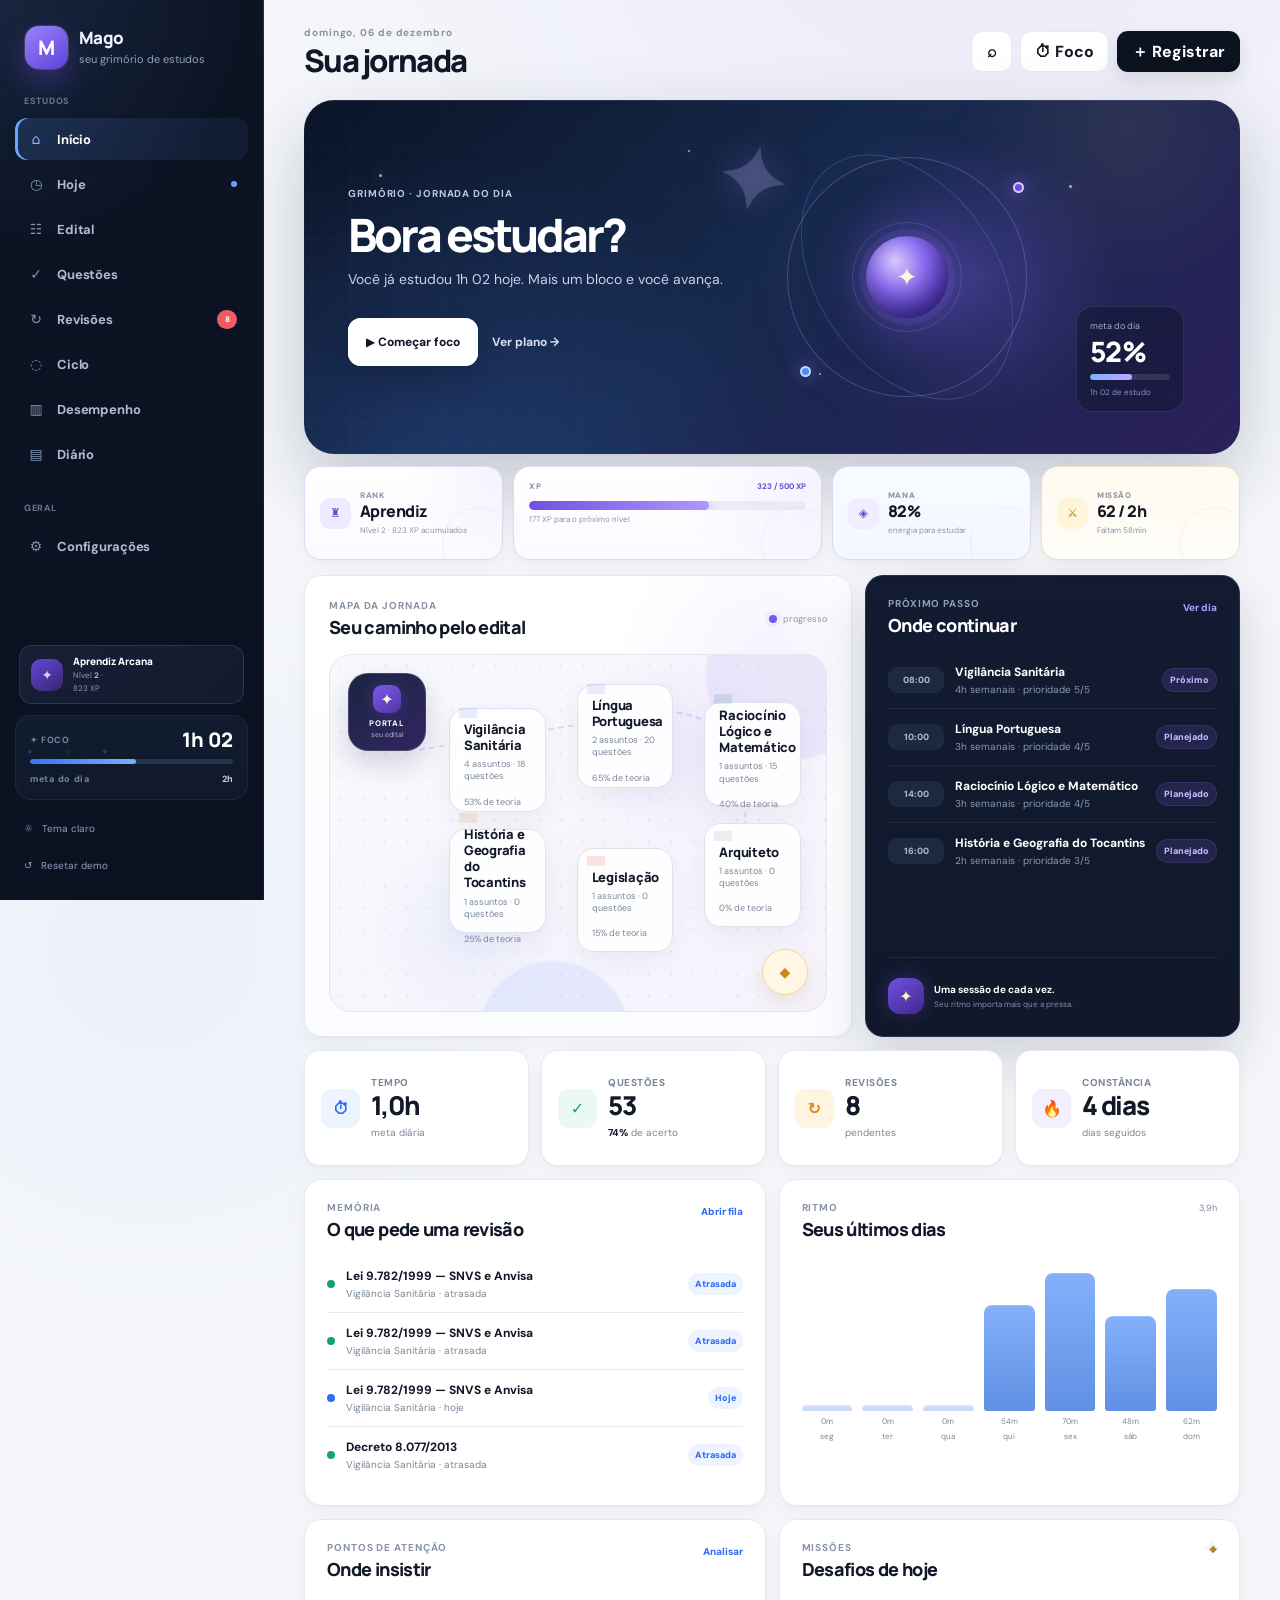
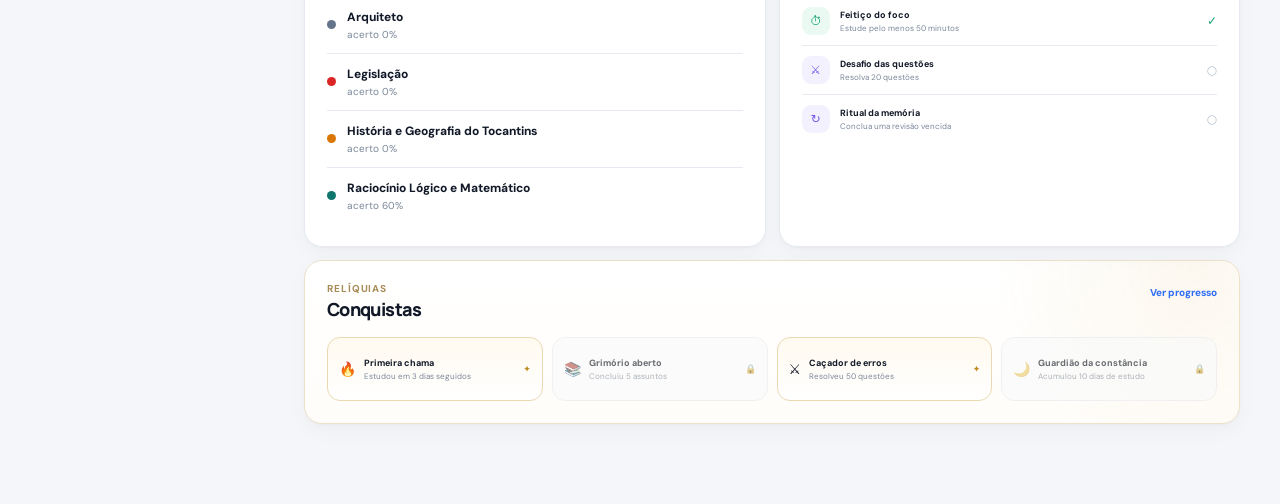
==== index.html @ 35d07d4b "refine: ajustar identidade do Mago" ====
<!doctype html>
<html lang="pt-BR">
<head>
<meta charset="utf-8">
<meta name="viewport" content="width=device-width, initial-scale=1">
<meta name="theme-color" content="#0b1324">
<title>Mago — seu grimório de estudos</title>
<meta name="description" content="Planeje, estude, revise e acompanhe seu desempenho em um só lugar.">
<link rel="stylesheet" href="styles.css">
</head>
<body>
<div class="app-shell">
  <aside class="sidebar" id="sidebar">
    <div class="brand">
      <div class="brand-mark">M</div>
      <div><strong>Mago</strong><span>seu grimório de estudos</span></div>
    </div>

    <nav class="main-nav" aria-label="Navegação">
      <div class="nav-group-title">ESTUDOS</div>
      <button class="nav-item active" data-view="dashboard"><span>⌂</span><b>Início</b></button>
      <button class="nav-item" data-view="today"><span>◷</span><b>Hoje</b><em id="todayDot"></em></button>
      <button class="nav-item" data-view="edital"><span>☷</span><b>Edital</b></button>
      <button class="nav-item" data-view="questions"><span>✓</span><b>Questões</b></button>
      <button class="nav-item" data-view="reviews"><span>↻</span><b>Revisões</b><small id="reviewBadge">0</small></button>
      <button class="nav-item" data-view="cycle"><span>◌</span><b>Ciclo</b></button>
      <button class="nav-item" data-view="performance"><span>▥</span><b>Desempenho</b></button>
      <button class="nav-item" data-view="diary"><span>▤</span><b>Diário</b></button>

      <div class="nav-group-title lower">GERAL</div>
      <button class="nav-item" data-action="open-settings"><span>⚙</span><b>Configurações</b></button>
    </nav>

    <div class="sidebar-footer">
      <div class="mage-profile"><div class="avatar-rune">✦</div><div><strong>Aprendiz Arcana</strong><span>Nível <b id="sideLevel">1</b> · <span id="sideXp">0 XP</span></span></div></div>
      <div class="sidebar-focus">
        <div class="sidebar-focus-top"><span>✦ FOCO</span><strong id="sideMinutes">0min</strong></div>
        <div class="progress-track small"><span id="sideProgress"></span></div>
        <div class="sidebar-focus-bottom"><span>meta do dia</span><b id="sideGoal">2h</b></div>
      </div>
      <button class="sidebar-link" id="themeButton">☼ <span>Tema</span></button>
      <button class="sidebar-link" id="resetButton">↺ <span>Resetar demo</span></button>
    </div>
  </aside>

  <main class="content">
    <header class="topbar">
      <div class="topbar-title">
        <button class="mobile-menu" id="mobileMenu" aria-label="Abrir menu">☰</button>
        <div><span class="eyebrow" id="dateLabel">Hoje</span><h1 id="pageTitle">Sua jornada</h1></div>
      </div>
      <div class="topbar-actions">
        <button class="icon-btn" id="globalSearchButton" title="Pesquisar">⌕</button>
        <button class="outline-btn" id="headerFocusButton">⏱ <span>Foco</span></button>
        <button class="primary-btn" id="headerRegisterButton">＋ Registrar</button>
      </div>
    </header>

    <div class="mobile-overlay" id="mobileOverlay"></div>

    <section class="page active" id="dashboardPage">
      <div class="mage-hero">
        <div class="hero-stars" aria-hidden="true"><i></i><i></i><i></i><i></i><i></i></div>
        <div class="hero-sigil" aria-hidden="true">✦</div>
        <div class="hero-copy">
          <span class="eyebrow light">GRIMÓRIO · JORNADA DO DIA</span>
          <h2 id="heroTitle">Bora estudar?</h2>
          <p id="heroText">Escolha uma matéria e avance uma etapa da sua jornada.</p>
          <div class="hero-actions">
            <button class="hero-primary" data-action="focus">▶ Começar foco</button>
            <button class="hero-secondary" data-view-target="today">Ver plano →</button>
          </div>
        </div>
        <div class="hero-orbit" aria-hidden="true">
          <div class="orbit orbit-a"></div>
          <div class="orbit orbit-b"></div>
          <div class="orb-core"><span>✦</span></div>
          <div class="orbit-dot dot-a"></div>
          <div class="orbit-dot dot-b"></div>
        </div>
        <div class="hero-progress">
          <span>meta do dia</span>
          <strong id="heroPct">0%</strong>
          <div class="hero-progress-track"><i id="heroProgressBar"></i></div>
          <small id="heroGoalCaption">0min de estudo</small>
        </div>
      </div>

      <div class="rpg-strip">
        <article class="rpg-card rank-card">
          <div class="rpg-card-icon">♜</div>
          <div><span>RANK</span><strong id="rankName">Aprendiz</strong><small id="rankText">Continue acumulando XP</small></div>
        </article>
        <article class="rpg-card xp-card">
          <div class="xp-head"><span>XP</span><b id="xpText">0 / 500 XP</b></div>
          <div class="xp-track"><span id="xpBar"></span></div>
          <small id="xpNext">até o próximo nível</small>
        </article>
        <article class="rpg-card mana-card">
          <div class="rpg-card-icon">◈</div>
          <div><span>MANA</span><strong id="manaText">100%</strong><small>energia para estudar</small></div>
        </article>
        <article class="rpg-card quest-card">
          <div class="rpg-card-icon">⚔</div>
          <div><span>MISSÃO</span><strong id="questText">0 / 2h</strong><small id="questSub">complete a meta</small></div>
        </article>
      </div>

      <div class="adventure-layout">
        <section class="card journey-card">
          <div class="section-head journey-head">
            <div>
              <span class="eyebrow">MAPA DA JORNADA</span>
              <h3>Seu caminho pelo edital</h3>
            </div>
            <span class="journey-legend"><i></i> progresso</span>
          </div>
          <div class="journey-map">
            <div class="map-path" aria-hidden="true"></div>
            <div class="map-glow map-glow-a" aria-hidden="true"></div>
            <div class="map-glow map-glow-b" aria-hidden="true"></div>
            <div class="journey-gate">
              <div class="gate-rune">✦</div>
              <strong>PORTAL</strong>
              <small>seu edital</small>
            </div>
            <div class="journey-nodes" id="subjectCards"></div>
            <div class="journey-treasure" aria-hidden="true"><span>◆</span></div>
          </div>
        </section>

        <section class="card continue-card">
          <div class="section-head">
            <div><span class="eyebrow">PRÓXIMO PASSO</span><h3>Onde continuar</h3></div>
            <button class="text-btn" data-view-target="today">Ver dia</button>
          </div>
          <div id="nextStudy"></div>
          <div class="continue-footer">
            <div class="mini-orb">✦</div>
            <div><strong>Uma sessão de cada vez.</strong><small>Seu ritmo importa mais que a pressa.</small></div>
          </div>
        </section>
      </div>

      <div class="metric-grid">
        <article class="metric"><div class="metric-icon blue">⏱</div><div><span>Tempo</span><strong id="metricMinutes">0h 00</strong><small>meta diária</small></div></article>
        <article class="metric"><div class="metric-icon green">✓</div><div><span>Questões</span><strong id="metricQuestions">0</strong><small><b id="metricAccuracy">0%</b> de acerto</small></div></article>
        <article class="metric"><div class="metric-icon amber">↻</div><div><span>Revisões</span><strong id="metricReviews">0</strong><small>pendentes</small></div></article>
        <article class="metric"><div class="metric-icon purple">🔥</div><div><span>Constância</span><strong id="metricStreak">0 dias</strong><small>dias seguidos</small></div></article>
      </div>

      <div class="home-grid">
        <section class="card review-home-card">
          <div class="section-head"><div><span class="eyebrow">MEMÓRIA</span><h3>O que pede uma revisão</h3></div><button class="text-btn" data-view-target="reviews">Abrir fila</button></div>
          <div id="reviewPreview"></div>
        </section>

        <section class="card rhythm-card">
          <div class="section-head"><div><span class="eyebrow">RITMO</span><h3>Seus últimos dias</h3></div><span class="section-note" id="weekTotal">0h</span></div>
          <div class="week-chart" id="weekChart"></div>
        </section>
      </div>

      <div class="home-grid">
        <section class="card">
          <div class="section-head"><div><span class="eyebrow">PONTOS DE ATENÇÃO</span><h3>Onde insistir</h3></div><button class="text-btn" data-view-target="performance">Analisar</button></div>
          <div id="attentionList"></div>
        </section>
        <section class="card quest-panel">
          <div class="section-head"><div><span class="eyebrow">MISSÕES</span><h3>Desafios de hoje</h3></div><span class="quest-gem">◆</span></div>
          <div id="questBoard"></div>
        </section>
      </div>

      <section class="card relic-card">
        <div class="section-head"><div><span class="eyebrow">RELÍQUIAS</span><h3>Conquistas</h3></div><button class="text-btn" data-view-target="performance">Ver progresso</button></div>
        <div id="achievementBoard" class="achievement-board"></div>
      </section>
    </section>

    <section class="page" id="todayPage">
      <div class="page-header"><div><span class="eyebrow">PLANO DO DIA</span><h2>Hoje</h2><p>Escolha o próximo bloco e comece.</p></div><button class="primary-btn" data-action="focus">▶ Começar</button></div>

      <div class="today-top-grid">
        <section class="card goal-card">
          <div class="goal-top"><div><span class="eyebrow">META DIÁRIA</span><h3 id="goalTitle">2h de estudo</h3></div><strong id="goalPct">0%</strong></div>
          <div class="big-progress"><span id="goalBar"></span></div>
          <div class="goal-bottom"><span id="goalDone">0min estudados</span><span id="goalTarget">120min de meta</span></div>
        </section>

        <section class="card focus-card">
          <div class="section-head"><div><span class="eyebrow">FOCO</span><h3>Cronômetro</h3></div></div>
          <div class="focus-display" id="focusDisplay">25:00</div>
          <div class="focus-row"><button class="outline-btn" id="focusReset">Resetar</button><button class="primary-btn" id="focusToggle">Começar</button><button class="outline-btn" id="focusFinish">Registrar</button></div>
          <div class="preset-row"><button data-preset="25">25 min</button><button data-preset="50">50 min</button><button data-preset="90">90 min</button></div>
          <select id="focusSubject" class="wide-select"><option value="">Escolha uma matéria</option></select>
          <input id="focusTopic" class="wide-input" placeholder="Assunto (opcional)">
        </section>
      </div>

      <section class="card">
        <div class="section-head"><div><span class="eyebrow">CICLO</span><h3>Plano de hoje</h3></div><button class="text-btn" data-view-target="cycle">Ajustar ciclo</button></div>
        <div id="todayPlan"></div>
      </section>

      <section class="card">
        <div class="section-head"><div><span class="eyebrow">REGISTROS</span><h3>Feito hoje</h3></div><button class="text-btn" data-action="study">＋ Registrar estudo</button></div>
        <div id="todaySessions"></div>
      </section>
    </section>

    <section class="page" id="editalPage">
      <div class="page-header"><div><span class="eyebrow">EDITAL VERTICALIZADO</span><h2>Meu edital</h2><p>Acompanhe cada assunto do seu edital.</p></div><div class="button-row"><button class="outline-btn" data-action="import">⇩ Importar</button><button class="primary-btn" data-action="topic">＋ Adicionar</button></div></div>
      <div class="summary-strip" id="editalSummary"></div>
      <div class="toolbar card"><div class="search-field">⌕<input id="topicSearch" placeholder="Buscar assunto ou matéria..."></div><select id="topicSubjectFilter"><option value="">Todas as matérias</option></select><select id="topicStatusFilter"><option value="">Todos os status</option><option value="nao-iniciado">Não iniciado</option><option value="andamento">Em andamento</option><option value="concluido">Concluído</option><option value="revisar">Revisar</option></select></div>
      <div class="edital-sections" id="editalSections"></div>
    </section>

    <section class="page" id="questionsPage">
      <div class="page-header"><div><span class="eyebrow">BANCO DE QUESTÕES</span><h2>Questões</h2><p>Registre seus blocos e transforme erro em diagnóstico.</p></div><button class="primary-btn" data-action="questions">＋ Registrar bloco</button></div>
      <div class="metric-grid three">
        <article class="big-metric"><span>Resolvidas</span><strong id="questionTotal">0</strong></article>
        <article class="big-metric"><span>Acertos</span><strong id="questionCorrect">0</strong></article>
        <article class="big-metric"><span>Aproveitamento</span><strong id="questionPercent">0%</strong></article>
      </div>
      <div class="grid-2">
        <section class="card"><div class="section-head"><div><span class="eyebrow">DESEMPENHO</span><h3>Por matéria</h3></div></div><div id="questionBySubject"></div></section>
        <section class="card"><div class="section-head"><div><span class="eyebrow">CADERNO DE ERROS</span><h3>Mais difíceis</h3></div></div><div id="errorNotebook"></div></section>
      </div>
      <section class="card"><div class="section-head"><div><span class="eyebrow">HISTÓRICO</span><h3>Histórico</h3></div></div><div id="questionHistory"></div></section>
    </section>

    <section class="page" id="reviewsPage">
      <div class="page-header"><div><span class="eyebrow">REVISÃO ESPAÇADA</span><h2>Revisões</h2><p>Veja o que revisar agora.</p></div><button class="outline-btn" data-action="review">＋ Agendar</button></div>
      <div class="review-tabs"><button class="review-tab active" data-review-tab="all">Todas</button><button class="review-tab" data-review-tab="today">Hoje</button><button class="review-tab" data-review-tab="overdue">Atrasadas</button><button class="review-tab" data-review-tab="future">Próximas</button></div>
      <div class="review-grid" id="reviewGrid"></div>
    </section>

    <section class="page" id="cyclePage">
      <div class="page-header"><div><span class="eyebrow">CICLO DE ESTUDOS</span><h2>Meu ciclo</h2><p>Distribua suas horas entre as matérias.</p></div><div class="button-row"><button class="outline-btn" data-action="auto-cycle">✦ Auto-organizar</button><button class="primary-btn" data-action="cycle">＋ Matéria</button></div></div>
      <div class="cycle-overview card"><div><span class="eyebrow">HORAS</span><strong id="cycleHours">0h</strong><small>no ciclo</small></div><div><span class="eyebrow">ESTUDADO</span><strong id="cycleStudied">0h</strong><small>últimos 7 dias</small></div><div><span class="eyebrow">EDITAL</span><strong id="cycleCoverage">0%</strong><small>da semana</small></div></div>
      <section class="card"><div class="section-head"><div><span class="eyebrow">DISTRIBUIÇÃO</span><h3>Matérias</h3></div></div><div id="cycleList"></div></section>
    </section>

    <section class="page" id="performancePage">
      <div class="page-header"><div><span class="eyebrow">ANÁLISE</span><h2>Desempenho</h2><p>Veja onde seu tempo e seus acertos estão.</p></div><button class="outline-btn" data-action="export">⇧ Exportar dados</button></div>
      <div class="analytics-grid">
        <section class="card"><div class="section-head"><div><span class="eyebrow">TEMPO</span><h3>Tempo por matéria</h3></div></div><div id="timeBySubject"></div></section>
        <section class="card"><div class="section-head"><div><span class="eyebrow">COBERTURA</span><h3>Cobertura do edital</h3></div></div><div id="coverageBySubject"></div></section>
      </div>
      <section class="card"><div class="section-head"><div><span class="eyebrow">RESUMO</span><h3>Visão por matéria</h3></div></div><div class="table-wrap"><table class="data-table"><thead><tr><th>Matéria</th><th>Teoria</th><th>Questões</th><th>Acerto</th><th>Tempo</th><th>Prioridade</th></tr></thead><tbody id="performanceTable"></tbody></table></div></section>
    </section>

    <section class="page" id="diaryPage">
      <div class="page-header"><div><span class="eyebrow">DIÁRIO</span><h2>Diário de estudos</h2><p>Anote o que funcionou e o que precisa melhorar.</p></div></div>
      <div class="diary-layout">
        <form class="card diary-form" id="diaryForm"><div class="section-head"><div><span class="eyebrow">NOVA ENTRADA</span><h3>Como foi seu dia?</h3></div></div><label>Data<input id="diaryDate" type="date" required></label><label>Humor<select id="diaryMood"><option>😀</option><option>🙂</option><option>😐</option><option>😣</option></select></label><label>Escreva<textarea id="diaryText" rows="10" placeholder="Ex.: consegui avançar em..."></textarea></label><button class="primary-btn" type="submit">Salvar</button></form>
        <section class="card"><div class="section-head"><div><span class="eyebrow">HISTÓRICO</span><h3>Suas anotações</h3></div></div><div id="diaryEntries"></div></section>
      </div>
    </section>
  </main>
</div>

<div class="modal-backdrop" id="modalBackdrop" hidden>
  <div class="modal" role="dialog" aria-modal="true">
    <div class="modal-header"><div><span class="eyebrow">MAGO</span><h2 id="modalTitle">Registrar</h2></div><button class="icon-btn" id="modalClose">×</button></div>
    <form id="modalForm"><div id="modalFields"></div><div class="modal-actions"><button type="button" class="outline-btn" id="modalCancel">Cancelar</button><button type="submit" class="primary-btn">Salvar</button></div></form>
  </div>
</div>
<div class="toast" id="toast"></div>
<script src="app.js"></script>
</body>
</html>
---- styles.css ----
@import url('https://fonts.googleapis.com/css2?family=DM+Sans:wght@400;500;600;700&family=Manrope:wght@600;700;800&display=swap');

:root{
  --bg:#f4f6fa;
  --surface:#ffffff;
  --surface-2:#f8fafc;
  --surface-3:#eef2f7;
  --ink:#111827;
  --ink-soft:#334155;
  --muted:#7a8799;
  --line:#e6eaf0;
  --navy:#0b1220;
  --navy-2:#121d31;
  --blue:#2f6df6;
  --blue-2:#6ea0ff;
  --blue-soft:#edf3ff;
  --green:#14a36f;
  --green-soft:#eaf9f2;
  --amber:#d88918;
  --amber-soft:#fff5df;
  --red:#dc5d66;
  --red-soft:#fff0f1;
  --purple:#7a5cf5;
  --purple-soft:#f2efff;
  --shadow-sm:0 1px 2px rgba(15,23,42,.03),0 7px 20px rgba(15,23,42,.035);
  --shadow-md:0 16px 42px rgba(15,23,42,.055);
  --radius:20px;
}

*{box-sizing:border-box}
html{scroll-behavior:smooth}
body{
  margin:0;
  min-height:100vh;
  background:
    radial-gradient(circle at 84% -12%,rgba(47,109,246,.06),transparent 30%),
    var(--bg);
  color:var(--ink);
  font-family:"DM Sans",Inter,ui-sans-serif,system-ui,-apple-system,"Segoe UI",sans-serif;
  -webkit-font-smoothing:antialiased;
}
button,input,select,textarea{font:inherit}
button{cursor:pointer}
button,input,select,textarea{outline:none}
button:focus-visible,input:focus-visible,select:focus-visible,textarea:focus-visible{
  outline:3px solid rgba(47,109,246,.14);
  outline-offset:2px;
}

.app-shell{min-height:100vh;display:flex}
.sidebar{
  position:fixed;
  inset:0 auto 0 0;
  width:264px;
  padding:22px 15px 16px;
  background:
    radial-gradient(circle at 0 0,rgba(110,160,255,.12),transparent 26%),
    linear-gradient(180deg,#0c1424 0%,#0a1120 100%);
  color:#eef4fc;
  border-right:1px solid rgba(255,255,255,.05);
  display:flex;
  flex-direction:column;
  z-index:50;
}
.brand{
  display:flex;
  align-items:center;
  gap:11px;
  padding:4px 10px 26px;
}
.brand-mark{
  width:43px;
  height:43px;
  display:grid;
  place-items:center;
  border-radius:14px;
  background:linear-gradient(145deg,#79acff,#2f6df6);
  color:#fff;
  font:800 20px/1 "Manrope",sans-serif;
  box-shadow:0 12px 26px rgba(47,109,246,.28);
}
.brand strong{display:block;font:800 17px/1.1 "Manrope",sans-serif;letter-spacing:-.03em}
.brand span{display:block;color:#8fa1ba;font-size:10px;margin-top:4px}
.main-nav{display:grid;gap:3px}
.nav-group-title{
  margin:0 9px 8px;
  color:#64758f;
  font-size:8px;
  letter-spacing:.16em;
  font-weight:800;
}
.nav-group-title.lower{margin-top:24px}
.nav-item{
  width:100%;
  min-height:42px;
  padding:0 11px;
  border:0;
  border-radius:12px;
  background:transparent;
  color:#aebbd0;
  display:flex;
  align-items:center;
  gap:11px;
  text-align:left;
  transition:.18s ease;
}
.nav-item span{
  width:20px;
  text-align:center;
  color:#8194af;
  font-size:14px;
}
.nav-item b{
  font-size:11px;
  font-weight:700;
  letter-spacing:-.01em;
}
.nav-item:hover{
  background:rgba(255,255,255,.055);
  color:#fff;
}
.nav-item.active{
  color:#fff;
  background:linear-gradient(90deg,rgba(86,139,235,.17),rgba(86,139,235,.07));
  box-shadow:inset 3px 0 #69a5ff,0 4px 12px rgba(0,0,0,.08);
}
.nav-item.active span{color:#8abaff}
.nav-item small{
  margin-left:auto;
  min-width:20px;
  height:19px;
  padding:0 5px;
  display:grid;
  place-items:center;
  border-radius:99px;
  background:#f05b65;
  color:#fff;
  font-size:8px;
  font-weight:800;
}
.nav-item em{
  width:6px;
  height:6px;
  margin-left:auto;
  border-radius:50%;
  background:#62a1ff;
  display:none;
}
.sidebar-footer{margin-top:auto}
.sidebar-focus{
  padding:14px;
  margin-bottom:10px;
  border:1px solid rgba(255,255,255,.06);
  border-radius:15px;
  background:linear-gradient(180deg,#111c30,#10192a);
}
.sidebar-focus-top,.sidebar-focus-bottom{
  display:flex;
  justify-content:space-between;
  align-items:center;
}
.sidebar-focus-top span,.sidebar-focus-bottom span{
  color:#70839f;
  font-size:8px;
  letter-spacing:.12em;
  font-weight:800;
}
.sidebar-focus-top strong{
  color:#fff;
  font:800 20px/1 "Manrope",sans-serif;
}
.sidebar-focus-bottom{margin-top:7px}
.sidebar-focus-bottom b{color:#c7d4e6;font-size:9px}
.progress-track{
  height:7px;
  overflow:hidden;
  border-radius:999px;
  background:var(--surface-3);
}
.sidebar .progress-track{background:#25344c}
.progress-track span{
  display:block;
  width:0;
  height:100%;
  border-radius:inherit;
  background:linear-gradient(90deg,#3274f7,#79adff);
}
.sidebar .progress-track.small{height:5px;margin:9px 0}
.sidebar-link{
  width:100%;
  min-height:37px;
  padding:0 9px;
  border:0;
  background:transparent;
  border-radius:10px;
  color:#8fa1ba;
  display:flex;
  align-items:center;
  gap:9px;
  text-align:left;
  font-size:10px;
  transition:.18s ease;
}
.sidebar-link:hover{background:rgba(255,255,255,.05);color:#fff}

.content{
  width:calc(100% - 264px);
  max-width:1540px;
  margin-left:264px;
  padding:27px 40px 80px;
}
.topbar{
  display:flex;
  justify-content:space-between;
  align-items:center;
  gap:20px;
  margin-bottom:24px;
}
.topbar-title{display:flex;align-items:center;gap:10px}
.topbar h1{
  margin:4px 0 0;
  font:800 28px/1.05 "Manrope",sans-serif;
  letter-spacing:-.055em;
}
.eyebrow{
  display:block;
  color:var(--muted);
  font-size:8px;
  line-height:1;
  letter-spacing:.16em;
  text-transform:uppercase;
  font-weight:800;
}
.topbar-actions{display:flex;align-items:center;gap:8px}
.mobile-menu{
  display:none;
  width:40px;
  height:40px;
  border:1px solid var(--line);
  border-radius:11px;
  background:var(--surface);
  color:var(--ink);
}
.icon-btn,.outline-btn,.primary-btn,.hero-primary,.hero-secondary{
  min-height:41px;
  border-radius:11px;
  padding:0 14px;
  font-weight:750;
  transition:.18s ease;
}
.icon-btn,.outline-btn{
  border:1px solid var(--line);
  background:var(--surface);
  color:var(--ink);
}
.icon-btn{width:41px;padding:0}
.outline-btn:hover,.icon-btn:hover{border-color:#ced7e3;transform:translateY(-1px)}
.primary-btn{
  border:1px solid transparent;
  background:var(--navy);
  color:#fff;
  box-shadow:0 8px 20px rgba(11,18,32,.10);
}
.primary-btn:hover{transform:translateY(-1px);box-shadow:0 10px 23px rgba(11,18,32,.14)}
.text-btn{
  padding:3px 0;
  border:0;
  background:transparent;
  color:var(--blue);
  font-size:10px;
  font-weight:800;
}
.page{display:none}.page.active{display:block}
.mobile-overlay{display:none}

.hero{
  position:relative;
  min-height:248px;
  padding:31px 34px;
  border-radius:24px;
  overflow:hidden;
  color:#fff;
  display:flex;
  align-items:center;
  justify-content:space-between;
  gap:35px;
  background:
    radial-gradient(circle at 83% 42%,rgba(110,160,255,.18),transparent 24%),
    radial-gradient(circle at 65% -45%,rgba(145,181,255,.11),transparent 35%),
    linear-gradient(120deg,#10203a 0%,#193c70 100%);
  box-shadow:0 22px 55px rgba(17,34,62,.13);
}
.hero:before{
  content:"";
  position:absolute;
  right:-95px;
  bottom:-185px;
  width:350px;
  height:350px;
  border-radius:50%;
  border:1px solid rgba(255,255,255,.08);
  box-shadow:0 0 0 26px rgba(255,255,255,.018),0 0 0 52px rgba(255,255,255,.012);
}
.hero-copy{position:relative;z-index:2}
.hero h2{
  margin:8px 0 7px;
  font:800 34px/1 "Manrope",sans-serif;
  letter-spacing:-.06em;
}
.hero p{
  max-width:650px;
  margin:0 0 21px;
  color:#c7d6ea;
  font-size:12px;
  line-height:1.7;
}
.hero-actions{display:flex;align-items:center;gap:13px}
.hero-primary,.hero-secondary{border:0}
.hero-primary{background:#fff;color:#10203a}
.hero-secondary{background:transparent;color:#cfe1f7;padding-left:1px}
.hero-primary:hover,.hero-secondary:hover{transform:translateY(-1px)}
.hero-ring{
  position:relative;
  z-index:2;
  width:144px;
  height:144px;
  flex:0 0 auto;
  border-radius:50%;
  display:grid;
  place-items:center;
  background:conic-gradient(#6ca4ff 0deg,#6ca4ff 0deg,rgba(255,255,255,.11) 0deg);
}
.hero-ring:after{
  content:"";
  position:absolute;
  inset:10px;
  border-radius:50%;
  background:#17365f;
}
.hero-ring>div{position:relative;z-index:1;text-align:center}
.hero-ring strong{display:block;font:800 28px/1 "Manrope",sans-serif;letter-spacing:-.05em}
.hero-ring span{
  display:block;
  margin-top:5px;
  color:#b6cae4;
  font-size:8px;
  text-transform:uppercase;
  letter-spacing:.1em;
}

.metric-grid{
  display:grid;
  grid-template-columns:repeat(4,1fr);
  gap:12px;
  margin:13px 0;
}
.metric{
  min-height:116px;
  padding:16px;
  background:var(--surface);
  border:1px solid var(--line);
  border-radius:16px;
  box-shadow:var(--shadow-sm);
  display:flex;
  align-items:center;
  gap:11px;
  transition:.18s ease;
}
.metric:hover{transform:translateY(-2px);box-shadow:var(--shadow-md)}
.metric-icon{
  width:39px;
  height:39px;
  flex:0 0 auto;
  border-radius:11px;
  display:grid;
  place-items:center;
  font-weight:900;
}
.metric-icon.blue{background:var(--blue-soft);color:var(--blue)}
.metric-icon.green{background:var(--green-soft);color:var(--green)}
.metric-icon.amber{background:var(--amber-soft);color:var(--amber)}
.metric-icon.purple{background:var(--purple-soft);color:var(--purple)}
.metric span{
  display:block;
  color:var(--muted);
  font-size:8px;
  letter-spacing:.07em;
  text-transform:uppercase;
  font-weight:800;
}
.metric strong{
  display:block;
  margin:3px 0 1px;
  font:800 24px/1.05 "Manrope",sans-serif;
  letter-spacing:-.045em;
}
.metric small{color:var(--muted);font-size:9px}
.metric small b{color:var(--ink)}

.grid-2{
  display:grid;
  grid-template-columns:1fr 1fr;
  gap:13px;
  margin-top:13px;
}
.card{
  background:rgba(255,255,255,.97);
  border:1px solid var(--line);
  border-radius:18px;
  box-shadow:var(--shadow-sm);
  padding:20px;
  transition:.18s ease;
}
.card:hover{box-shadow:var(--shadow-md)}
.section-head{
  display:flex;
  justify-content:space-between;
  align-items:flex-start;
  gap:14px;
  margin-bottom:14px;
}
.section-head h3{
  margin:4px 0 0;
  font:800 16px/1.15 "Manrope",sans-serif;
  letter-spacing:-.035em;
}
.section-note{font-size:9px;color:var(--muted)}
.schedule-row,.review-row,.session-row,.attention-row{
  display:flex;
  align-items:center;
  gap:11px;
  padding:10px 0;
  border-bottom:1px solid var(--line);
}
.schedule-row:last-child,.review-row:last-child,.session-row:last-child,.attention-row:last-child{border-bottom:0}
.time-chip{
  min-width:56px;
  padding:7px 6px;
  border-radius:9px;
  background:var(--surface-soft);
  color:var(--ink-soft);
  text-align:center;
  font-size:8px;
  font-weight:850;
}
.row-main{min-width:0;flex:1}
.row-main strong{
  display:block;
  white-space:nowrap;
  overflow:hidden;
  text-overflow:ellipsis;
  font-size:10px;
  font-weight:750;
}
.row-main small{
  display:block;
  color:var(--muted);
  font-size:8px;
  margin-top:3px;
}
.status-pill{
  padding:5px 7px;
  border-radius:99px;
  background:var(--blue-soft);
  color:var(--blue);
  white-space:nowrap;
  font-size:8px;
  font-weight:850;
}
.status-dot{width:8px;height:8px;border-radius:50%;background:#cad4e2;flex:0 0 auto}
.status-dot.active{background:var(--blue)}
.status-dot.done{background:var(--green)}
.section-empty{padding:23px 6px;text-align:center;color:var(--muted);font-size:9px;line-height:1.6}
.section-empty strong{display:block;color:var(--ink);font-size:11px;margin-bottom:3px}
.week-chart{height:182px;display:flex;align-items:flex-end;gap:10px;padding-top:16px}
.bar-col{height:100%;flex:1;display:flex;flex-direction:column;align-items:center;justify-content:flex-end;gap:5px}
.bar-wrap{width:100%;height:138px;display:flex;align-items:flex-end}
.week-bar{
  width:100%;
  min-height:5px;
  border-radius:8px 8px 3px 3px;
  background:linear-gradient(180deg,#84b0fb,#6090e4);
  box-shadow:inset 0 1px rgba(255,255,255,.16);
}
.bar-col em{font-style:normal;color:var(--muted);font-size:8px}
.bar-col label{color:var(--muted);font-size:8px}
.subject-cards{display:grid;grid-template-columns:repeat(3,1fr);gap:9px}
.subject-card{
  padding:13px;
  border:1px solid var(--line);
  border-radius:14px;
  background:linear-gradient(180deg,#fff,#fbfcfe);
}
.subject-card-top{display:flex;justify-content:space-between;align-items:flex-start;gap:10px}
.subject-card h4{margin:0;font-size:11px;line-height:1.35}
.priority{padding:4px 6px;border-radius:7px;background:var(--surface-soft);color:var(--muted);font-size:7px;font-weight:850}
.subject-card small{display:block;color:var(--muted);font-size:8px;margin:5px 0 8px}
.subject-card .progress-track{height:6px}

.page-header{
  display:flex;
  justify-content:space-between;
  align-items:flex-end;
  gap:20px;
  margin-bottom:19px;
}
.page-header h2{
  margin:5px 0 0;
  font:800 30px/1 "Manrope",sans-serif;
  letter-spacing:-.055em;
}
.page-header p{margin:5px 0 0;color:var(--muted);font-size:11px}
.button-row{display:flex;gap:8px}

.today-top-grid{display:grid;grid-template-columns:1fr 1fr;gap:13px}
.goal-top{display:flex;justify-content:space-between;align-items:flex-end}
.goal-top h3{margin:4px 0 0;font:800 21px/1.05 "Manrope",sans-serif;letter-spacing:-.04em}
.goal-top>strong{font:800 26px/1 "Manrope",sans-serif;color:var(--blue)}
.big-progress{height:12px;overflow:hidden;border-radius:999px;background:var(--surface-soft);margin:22px 0 9px}
.big-progress span{display:block;width:0;height:100%;border-radius:inherit;background:linear-gradient(90deg,#2f6df6,#7eb0ff)}
.goal-bottom{display:flex;justify-content:space-between;gap:10px;color:var(--muted);font-size:8px}
.focus-card{text-align:center}
.focus-card .section-head{text-align:left}
.focus-display{
  margin:5px 0 11px;
  font:800 58px/1 "Manrope",sans-serif;
  letter-spacing:-.07em;
}
.focus-row{display:flex;justify-content:center;gap:7px;flex-wrap:wrap}
.preset-row{display:flex;justify-content:center;gap:5px;margin:9px 0}
.preset-row button{
  border:1px solid var(--line);
  background:var(--surface);
  color:var(--muted);
  border-radius:8px;
  padding:6px 9px;
  font-size:8px;
  font-weight:800;
}
.wide-select,.wide-input{
  width:100%;
  height:38px;
  margin-top:7px;
  padding:0 10px;
  border:1px solid var(--line);
  border-radius:9px;
  background:var(--surface);
  color:var(--ink);
  font-size:9px;
}
.plan-row{
  display:grid;
  grid-template-columns:68px 1fr auto;
  gap:11px;
  align-items:center;
  padding:11px;
  margin-bottom:7px;
  border:1px solid var(--line);
  border-radius:12px;
  background:linear-gradient(180deg,#fff,#fcfdff);
}
.plan-row:last-child{margin-bottom:0}
.plan-state{width:9px;height:9px;border-radius:50%;background:#cbd5e1}
.plan-state.ready{background:var(--blue)}
.plan-state.done{background:var(--green)}

.summary-strip{display:flex;flex-wrap:wrap;gap:7px;margin-bottom:11px}
.summary-chip{
  padding:8px 10px;
  border:1px solid var(--line);
  border-radius:999px;
  background:var(--surface);
  color:var(--muted);
  font-size:8px;
}
.summary-chip strong{color:var(--ink);margin-right:4px}
.toolbar{
  display:grid;
  grid-template-columns:1fr 210px 180px;
  gap:8px;
  align-items:center;
  padding:10px;
  margin-bottom:12px;
}
.search-field{
  height:39px;
  display:flex;
  align-items:center;
  gap:7px;
  padding:0 11px;
  border:1px solid var(--line);
  border-radius:9px;
  background:var(--surface);
  color:var(--muted);
}
.search-field input{
  width:100%;
  border:0;
  background:transparent;
  color:var(--ink);
  font-size:9px;
}
.toolbar select{
  height:39px;
  border:1px solid var(--line);
  border-radius:9px;
  padding:0 10px;
  background:var(--surface);
  color:var(--ink);
  font-size:9px;
}
.edital-sections{display:grid;gap:10px}
.subject-section{overflow:hidden}
.subject-section-header{
  display:flex;
  align-items:center;
  justify-content:space-between;
  gap:15px;
  padding:14px 16px;
  border:1px solid var(--line);
  border-radius:15px 15px 0 0;
  background:linear-gradient(180deg,#fff,#fafcff);
}
.subject-title-wrap{display:flex;align-items:center;gap:10px}
.subject-color{width:9px;height:9px;border-radius:50%;flex:0 0 auto}
.subject-section-header h3{margin:0;font:800 12px/1.2 "Manrope",sans-serif}
.subject-section-header small{display:block;color:var(--muted);font-size:7px;margin-top:3px}
.subject-section-body{
  background:var(--surface);
  border:1px solid var(--line);
  border-top:0;
  border-radius:0 0 15px 15px;
}
.topic-row{
  display:grid;
  grid-template-columns:2.15fr .65fr .55fr .55fr .95fr 132px 28px;
  gap:9px;
  align-items:center;
  padding:11px 15px;
  border-bottom:1px solid var(--line);
  transition:.15s ease;
}
.topic-row:hover{background:#fbfcff}
.topic-row:last-child{border-bottom:0}
.topic-main strong{display:block;font-size:9px;font-weight:800}
.topic-main small{display:block;color:var(--muted);font-size:7px;margin-top:3px}
.tiny-stat{font-size:8px;color:var(--muted)}
.tiny-stat b{display:block;color:var(--ink);font-size:9px;margin-bottom:4px}
.mini-progress{width:70px;height:5px;border-radius:99px;background:var(--surface-soft);overflow:hidden}
.mini-progress span{display:block;height:100%;border-radius:inherit}
.rev-chips{display:flex;gap:3px}
.rev-chip{
  width:27px;height:21px;
  display:grid;place-items:center;
  border-radius:6px;
  background:var(--surface-soft);
  color:#99a5b5;
  font-size:7px;font-weight:850;
}
.rev-chip.today{background:var(--blue-soft);color:var(--blue)}
.rev-chip.done{background:var(--green-soft);color:var(--green)}
.topic-status{
  border:0;
  border-radius:7px;
  background:var(--surface-soft);
  color:var(--ink);
  padding:6px 7px;
  font-size:8px;
  font-weight:850;
}
.topic-status.andamento{background:var(--blue-soft);color:var(--blue)}
.topic-status.concluido{background:var(--green-soft);color:var(--green)}
.topic-status.revisar{background:var(--amber-soft);color:var(--amber)}
.row-action{border:0;background:transparent;color:var(--muted);font-size:14px;padding:0}

.metric-grid.three{grid-template-columns:repeat(3,1fr)}
.big-metric{padding:18px}
.big-metric span{display:block;color:var(--muted);font-size:8px;text-transform:uppercase;letter-spacing:.08em;font-weight:800}
.big-metric strong{display:block;margin-top:5px;font:800 29px/1 "Manrope",sans-serif;letter-spacing:-.05em}
.question-by-subject-row{display:grid;grid-template-columns:145px 1fr 40px;gap:9px;align-items:center;margin:12px 0}
.question-by-subject-row strong{font-size:9px;white-space:nowrap;overflow:hidden;text-overflow:ellipsis}
.question-by-subject-row>span{font-size:8px;color:var(--muted);text-align:right}
.error-row{padding:11px;margin-bottom:7px;border:1px solid var(--line);border-radius:12px;background:linear-gradient(180deg,#fff,#fdfdfe)}
.error-row:last-child{margin-bottom:0}
.error-top{display:flex;justify-content:space-between;gap:10px}.error-top strong{font-size:9px}.error-top span{font-size:8px;color:var(--red);font-weight:850}
.error-row small{display:block;color:var(--muted);font-size:8px;margin-top:3px}
.question-history-row{
  display:grid;
  grid-template-columns:1.25fr 1fr .55fr .55fr .4fr;
  gap:9px;
  align-items:center;
  padding:11px 5px;
  border-bottom:1px solid var(--line);
}
.question-history-row:last-child{border-bottom:0}
.question-history-row strong,.question-history-row span{font-size:8px}
.question-history-row span{color:var(--muted)}
.good{color:var(--green)!important;font-weight:850}.warn{color:var(--amber)!important;font-weight:850}.bad{color:var(--red)!important;font-weight:850}

.review-tabs{display:flex;gap:6px;flex-wrap:wrap;margin-bottom:12px}
.review-tab{
  border:1px solid var(--line);
  border-radius:999px;
  background:var(--surface);
  color:var(--muted);
  padding:7px 11px;
  font-size:8px;
  font-weight:800;
}
.review-tab.active{background:var(--navy);border-color:var(--navy);color:#fff}
.review-grid{display:grid;grid-template-columns:repeat(2,1fr);gap:11px}
.review-card{
  padding:16px;
  border:1px solid var(--line);
  border-radius:15px;
  background:var(--surface);
  box-shadow:var(--shadow-sm);
}
.review-card.today{border-color:#bfd6ff}
.review-card.overdue{border-color:#f2c5c8}
.review-card-top{display:flex;justify-content:space-between;gap:10px}
.review-card-top strong{font-size:10px}
.review-card-top span{
  padding:5px 7px;
  border-radius:999px;
  background:var(--surface-soft);
  color:var(--muted);
  font-size:7px;
  font-weight:850;
}
.review-card.today .review-card-top span{background:var(--blue-soft);color:var(--blue)}
.review-card.overdue .review-card-top span{background:var(--red-soft);color:var(--red)}
.review-card p{margin:9px 0;color:var(--muted);font-size:8px;line-height:1.55}
.review-bottom{display:flex;justify-content:space-between;align-items:center}
.review-bottom small{font-size:7px;color:var(--muted)}
.review-bottom button{
  border:0;border-radius:8px;background:var(--blue-soft);color:var(--blue);
  padding:7px 8px;font-size:7px;font-weight:850;
}

.cycle-overview{
  display:grid;
  grid-template-columns:repeat(3,1fr);
  gap:0;
  margin-bottom:12px;
}
.cycle-overview>div{
  padding:2px 18px 2px 0;
  border-right:1px solid var(--line);
}
.cycle-overview>div+div{padding-left:18px}
.cycle-overview>div:last-child{border-right:0}
.cycle-overview strong{display:block;margin:5px 0 2px;font:800 25px/1 "Manrope",sans-serif;letter-spacing:-.045em}
.cycle-overview small{font-size:8px;color:var(--muted)}
.cycle-list-row{
  display:grid;
  grid-template-columns:1.35fr 95px 74px 1fr 55px;
  gap:10px;
  align-items:center;
  padding:12px 3px;
  border-bottom:1px solid var(--line);
}
.cycle-list-row:last-child{border-bottom:0}
.cycle-list-row strong{font-size:9px}.cycle-list-row span{font-size:8px;color:var(--muted)}
.priority-bars{display:flex;gap:2px}.priority-bars i{width:8px;height:5px;border-radius:3px;background:#d8e0eb}.priority-bars i.on{background:var(--blue)}
.cycle-list-row button{border:0;background:transparent;color:var(--muted);font-size:8px}

.analytics-grid{display:grid;grid-template-columns:1fr 1fr;gap:12px}
.analytic-row{display:grid;grid-template-columns:145px 1fr 43px;align-items:center;gap:9px;margin:12px 0}
.analytic-row strong{font-size:9px;white-space:nowrap;overflow:hidden;text-overflow:ellipsis}
.analytic-row span{font-size:8px;color:var(--muted);text-align:right}
.data-table{width:100%;border-collapse:collapse}.data-table th{padding:9px 7px;text-align:left;border-bottom:1px solid var(--line);font-size:7px;color:var(--muted);letter-spacing:.08em;text-transform:uppercase}.data-table td{padding:11px 7px;border-bottom:1px solid var(--line);font-size:8px}.data-table tr:last-child td{border-bottom:0}.subject-cell{font-weight:800!important}.muted{color:var(--muted)}

.diary-layout{display:grid;grid-template-columns:.72fr 1.28fr;gap:12px}
.diary-form{display:grid;gap:11px;align-content:start}
.diary-form label{display:grid;gap:4px;color:var(--muted);font-size:8px;font-weight:850}
.diary-form input,.diary-form select,.diary-form textarea{border:1px solid var(--line);border-radius:9px;background:var(--surface);color:var(--ink);padding:10px;font-size:9px}
.diary-form textarea{resize:vertical;line-height:1.5}
.diary-entry{padding:12px;margin-bottom:8px;border:1px solid var(--line);border-radius:13px;background:linear-gradient(180deg,#fff,#fcfdff)}
.diary-entry:last-child{margin-bottom:0}.diary-entry-top{display:flex;justify-content:space-between;gap:10px}.diary-entry-top strong{font-size:9px}.diary-entry-top small{color:var(--muted);font-size:7px}.diary-entry p{margin:8px 0 0;color:#596678;font-size:8px;line-height:1.65;white-space:pre-wrap}

.modal-backdrop{
  position:fixed;inset:0;
  display:grid;place-items:center;padding:17px;
  background:rgba(5,12,23,.58);
  backdrop-filter:blur(7px);
  z-index:100;
}
.modal-backdrop[hidden]{display:none}
.modal{
  width:min(610px,100%);
  max-height:90vh;
  overflow:auto;
  padding:22px;
  border-radius:21px;
  background:var(--surface);
  box-shadow:0 32px 100px rgba(0,0,0,.28);
  border:1px solid rgba(255,255,255,.12);
}
.modal-header{display:flex;justify-content:space-between;align-items:flex-start;margin-bottom:19px}
.modal-header h2{margin:5px 0 0;font:800 21px/1 "Manrope",sans-serif;letter-spacing:-.04em}
.form-grid{display:grid;gap:11px}.field{display:grid;gap:5px}.field label{font-size:8px;color:var(--muted);font-weight:850}
.field input,.field select,.field textarea{width:100%;border:1px solid var(--line);border-radius:9px;background:var(--surface);color:var(--ink);padding:10px;font-size:9px}
.two-inputs{display:grid;grid-template-columns:1fr 1fr;gap:8px}
.modal-actions{display:flex;justify-content:flex-end;gap:7px;margin-top:19px}
.hint{padding:10px;border-radius:10px;background:var(--blue-soft);color:#56718f;font-size:8px;line-height:1.55}
.import-box{min-height:180px;resize:vertical}
.toast{
  position:fixed;right:20px;bottom:20px;z-index:120;
  padding:10px 13px;border-radius:10px;
  background:var(--navy);color:#fff;font-size:9px;
  opacity:0;pointer-events:none;transform:translateY(8px);transition:.2s;
  box-shadow:0 18px 40px rgba(11,18,32,.18);
}
.toast.show{opacity:1;transform:translateY(0)}

.dark-mode{
  --bg:#09111f;--surface:#111a29;--surface-2:#162235;--surface-3:#1c2940;
  --ink:#edf3fa;--ink-soft:#cfdae9;--muted:#93a1b5;--line:#26364c;
  --shadow-sm:0 1px 2px #0004,0 7px 20px #00000018;
}
.dark-mode .card,.dark-mode .metric,.dark-mode .big-metric{background:#111a29}
.dark-mode .subject-card,.dark-mode .plan-row,.dark-mode .error-row,.dark-mode .diary-entry{background:linear-gradient(180deg,#121c2c,#101926)}
.dark-mode .hero{background:linear-gradient(120deg,#0e1c33,#15355e)}
.dark-mode .diary-entry p{color:#bfcbdb}

@media(max-width:1160px){
  .content{padding-left:28px;padding-right:28px}
  .metric-grid{grid-template-columns:repeat(2,1fr)}
  .subject-cards{grid-template-columns:repeat(2,1fr)}
  .grid-2,.today-top-grid,.analytics-grid,.diary-layout{grid-template-columns:1fr}
  .review-grid{grid-template-columns:1fr}
}
@media(max-width:880px){
  .sidebar{transform:translateX(-100%);transition:transform .24s ease}
  .sidebar.open{transform:translateX(0);box-shadow:24px 0 65px rgba(0,0,0,.26)}
  .content{width:100%;margin-left:0;padding:18px 18px 82px}
  .mobile-menu{display:grid;place-items:center}
  .mobile-overlay.show{display:block;position:fixed;inset:0;background:rgba(5,12,23,.35);z-index:45}
  .page-header{align-items:flex-start;flex-direction:column}
  .toolbar{grid-template-columns:1fr 1fr}
  .search-field{grid-column:1/-1}
  .topic-row{grid-template-columns:2fr .55fr .5fr .55fr .9fr 125px 25px}
}
@media(max-width:620px){
  .content{padding:15px 11px 80px}
  .topbar{align-items:flex-start}
  .topbar h1{font-size:24px}
  .topbar-actions .icon-btn{display:none}
  .topbar-actions .outline-btn span{display:none}
  .hero{min-height:214px;padding:22px}
  .hero h2{font-size:27px}
  .hero p{font-size:11px}
  .hero-ring{width:104px;height:104px}
  .hero-ring:after{inset:8px}
  .hero-ring strong{font-size:21px}
  .hero-actions{flex-wrap:wrap}
  .hero-primary{width:100%}
  .metric-grid,.metric-grid.three{grid-template-columns:1fr 1fr}
  .metric{min-height:118px;padding:13px}
  .subject-cards{grid-template-columns:1fr}
  .toolbar{grid-template-columns:1fr}
  .search-field{grid-column:auto}
  .topic-row{grid-template-columns:1fr 56px 45px 50px 83px}
  .topic-row .topic-main small{display:none}
  .topic-row .tiny-stat:nth-child(3),.topic-row .tiny-stat:nth-child(4){display:block}
  .topic-row .row-action{display:none}
  .cycle-overview{grid-template-columns:1fr;gap:12px}
  .cycle-overview>div,.cycle-overview>div+div{padding:0 0 10px;border-right:0;border-bottom:1px solid var(--line)}
  .cycle-overview>div:last-child{border-bottom:0}
  .cycle-list-row{grid-template-columns:1fr 70px 55px}
  .cycle-list-row .priority-bars{display:none}
  .cycle-list-row .progress-track{display:none}
  .focus-display{font-size:51px}
  .button-row{width:100%}
  .button-row>*{flex:1}
  .page-header .button-row{width:100%}
  .page-header .button-row>*{flex:1}
  .question-history-row{grid-template-columns:1fr 1fr}
  .question-history-row span:nth-child(2){grid-column:1/-1}
}


/* ===== MAGO FANTASY / RPG UI ===== */
:root{
  --magic:#7657e8;
  --magic-2:#a68cff;
  --gold:#d9a63a;
  --gold-soft:#fff5d9;
}
body{
  background:
    radial-gradient(circle at 75% -8%,rgba(117,87,232,.08),transparent 27%),
    radial-gradient(circle at 12% 45%,rgba(47,109,246,.045),transparent 25%),
    var(--bg);
}
.brand-mark{
  background:linear-gradient(145deg,#9b82ff,#5c42d6);
  box-shadow:0 0 0 1px #ffffff22,0 12px 28px #7657e855;
}
.sidebar:after{
  content:"✦  ·  ✧  ·  ✦";
  position:absolute;
  left:26px;
  bottom:142px;
  color:#6d7d99;
  opacity:.33;
  font-size:9px;
  letter-spacing:6px;
  pointer-events:none;
}
.mage-profile{
  margin:0 4px 11px;
  padding:10px 11px;
  display:flex;
  align-items:center;
  gap:10px;
  border:1px solid rgba(177,154,255,.16);
  border-radius:13px;
  background:linear-gradient(135deg,#171f36,#121a2c);
}
.mage-profile .avatar-rune{
  width:32px;height:32px;border-radius:10px;display:grid;place-items:center;
  color:#d8c9ff;background:linear-gradient(145deg,#6548d7,#342670);font-size:14px;
}
.mage-profile strong{display:block;font:800 10px/1.1 "Manrope",sans-serif;color:#fff}
.mage-profile span{display:block;font-size:8px;color:#8999b2;margin-top:3px}
.mage-profile b{color:#bba7ff}
.hero{
  background:
    radial-gradient(circle at 80% 42%,rgba(151,122,255,.2),transparent 24%),
    radial-gradient(circle at 15% 130%,rgba(45,104,240,.16),transparent 35%),
    linear-gradient(125deg,#101a31,#1d315c 55%,#34266c 100%);
}
.hero:after{
  content:"✦   ✧   ✦";
  position:absolute;
  top:20px;right:28px;
  color:#b39cff55;font-size:14px;letter-spacing:10px;
}
.hero:before{
  border-color:#b59dff12;
  box-shadow:0 0 0 26px #b59dff05,0 0 0 52px #b59dff03;
}
.hero-kicker{display:flex;align-items:center;gap:7px}
.hero-kicker .rune{color:#d8c8ff;font-size:13px}
.hero-primary{
  box-shadow:0 9px 22px #0002, inset 0 0 0 1px #ffffff;
}
.hero-ring{box-shadow:0 0 0 1px #b9a7ff18,0 0 45px #7d60e833}
.rpg-strip{
  display:grid;
  grid-template-columns:.9fr 1.6fr .9fr 1.1fr;
  gap:9px;
  margin:13px 0;
}
.rpg-card{
  min-height:82px;
  padding:13px;
  border:1px solid #e0d9f4;
  border-radius:15px;
  background:
    radial-gradient(circle at 100% 0,#7d60e814,transparent 45%),
    linear-gradient(180deg,#fff,#fbfaff);
  box-shadow:var(--shadow-sm);
  display:flex;align-items:center;gap:9px;
}
.rpg-card-icon{
  width:31px;height:31px;border-radius:10px;display:grid;place-items:center;
  color:#684bcf;background:#f1edff;font-size:12px;
}
.rpg-card span{display:block;font-size:7px;color:#8a93a5;letter-spacing:.12em;font-weight:850}
.rpg-card strong{display:block;font:800 15px/1.1 "Manrope",sans-serif;letter-spacing:-.035em;margin-top:3px}
.rpg-card small{display:block;color:#8994a5;font-size:7px;margin-top:4px}
.xp-card{display:block}
.xp-head{display:flex;justify-content:space-between;gap:8px;margin-bottom:8px}
.xp-head b{font-size:8px;color:#684bcf}
.xp-track{height:8px;border-radius:99px;background:#ece9f8;overflow:hidden}
.xp-track span{display:block;width:0;height:100%;border-radius:inherit;background:linear-gradient(90deg,#7050df,#b197ff);box-shadow:0 0 10px #8263e955}
.mana-card{background:linear-gradient(180deg,#f8fbff,#f3f7ff)}
.quest-card{background:linear-gradient(180deg,#fffaf0,#fffdf8);border-color:#f0e1bd}
.quest-card .rpg-card-icon{background:var(--gold-soft);color:#b67b0c}
.quest-panel{position:relative;overflow:hidden}
.quest-panel:after{
  content:"✧";
  position:absolute;
  right:17px;top:13px;
  color:#7657e822;font-size:23px;
}
.quest-gem{color:#b38926;font-size:10px}
.quest-row{
  display:flex;align-items:center;gap:10px;
  padding:10px 0;border-bottom:1px solid var(--line);
}
.quest-row:last-child{border-bottom:0}
.quest-icon{
  width:28px;height:28px;border-radius:9px;display:grid;place-items:center;
  background:#f4f1ff;color:#7657e8;font-size:12px;flex:0 0 auto;
}
.quest-row div{min-width:0;flex:1}
.quest-row strong{display:block;font-size:9px}.quest-row small{display:block;color:var(--muted);font-size:8px;margin-top:2px}
.quest-row>b{font-size:12px;color:#b4becd}.quest-row.completed .quest-icon{background:var(--green-soft);color:var(--green)}.quest-row.completed>b{color:var(--green)}
.achievement-board{display:grid;grid-template-columns:1fr 1fr;gap:7px}
.achievement{
  display:flex;align-items:center;gap:8px;padding:9px;
  border:1px solid var(--line);border-radius:11px;
  background:var(--surface-2);
}
.achievement>span{font-size:14px;filter:saturate(.9)}.achievement div{min-width:0;flex:1}.achievement strong{display:block;font-size:8px}.achievement small{display:block;color:var(--muted);font-size:7px;line-height:1.3;margin-top:2px}.achievement>b{font-size:9px;color:#aab4c2}
.achievement.unlocked{background:linear-gradient(180deg,#fffaf0,#fff);border-color:#ead9b2}.achievement.unlocked>b{color:#bd8a22}.achievement.locked{opacity:.63;filter:grayscale(.35)}
.subject-card{transition:transform .18s ease,box-shadow .18s ease}.subject-card:hover{transform:translateY(-2px);box-shadow:var(--shadow-md)}
@media(max-width:1160px){.rpg-strip{grid-template-columns:1fr 1.5fr 1fr 1fr}}
@media(max-width:760px){.rpg-strip{grid-template-columns:1fr 1fr}.achievement-board{grid-template-columns:1fr}}
@media(max-width:520px){.rpg-strip{grid-template-columns:1fr}.rpg-card{min-height:74px}}
.dark-mode .rpg-card{background:linear-gradient(180deg,#151d30,#111927);border-color:#30354d}.dark-mode .achievement{background:#172033}.dark-mode .achievement.unlocked{background:linear-gradient(180deg,#242034,#171c2b);border-color:#4a4167}.dark-mode .quest-card{background:#201e18}


/* ===== leitura e hierarquia ===== */
.eyebrow{
  font-size:10px;
  letter-spacing:.09em;
  line-height:1.25;
  text-transform:none;
  font-weight:700;
  color:#8792a3;
}
.sidebar .nav-group-title,
.sidebar .sidebar-focus-top span,
.sidebar .sidebar-focus-bottom span{
  font-size:9px;
  letter-spacing:.08em;
}
.sidebar .brand span{font-size:11px}
.nav-item b{font-size:13px}
.topbar h1{font-size:31px}
.page-header h2{font-size:33px}
.section-head h3{font-size:18px}
.page-header p{font-size:13px;line-height:1.55;max-width:680px}
.hero h2{font-size:36px}
.hero p{font-size:14px;line-height:1.7;max-width:670px}
.metric span,.big-metric span{font-size:10px;letter-spacing:.05em}
.metric strong{font-size:26px}
.metric small{font-size:10px}
.rpg-card span{font-size:8px;letter-spacing:.08em}
.rpg-card strong{font-size:16px}
.rpg-card small{font-size:8px;line-height:1.35}
.rpg-card{min-height:88px;padding:14px 15px}
.section-head{margin-bottom:17px}
.card{padding:22px}
.schedule-row,.review-row,.session-row,.attention-row{padding:12px 0}
.row-main strong{font-size:12px}
.row-main small{font-size:10px}
.status-pill{font-size:9px}
.subject-card h4{font-size:12px}
.subject-card small{font-size:9px;line-height:1.35}
.time-chip{font-size:9px}
.plan-row{padding:13px}
.plan-row strong{font-size:11px}
.plan-row small{font-size:9px}
.question-history-row strong,.question-history-row span{font-size:9px}
.review-card-top strong{font-size:11px}
.review-card p{font-size:9px;line-height:1.65}
.review-bottom small{font-size:8px}
.cycle-list-row strong{font-size:10px}
.cycle-list-row span{font-size:9px}
.data-table th{font-size:8px}
.data-table td{font-size:9px}
.diary-form label{font-size:9px}
.diary-entry-top strong{font-size:10px}
.diary-entry p{font-size:9px;line-height:1.7}
.toast{font-size:10px}

@media(max-width:620px){
  .topbar h1{font-size:27px}
  .page-header h2{font-size:28px}
  .hero h2{font-size:30px}
  .hero p{font-size:12px}
  .section-head h3{font-size:17px}
}


/* ===== HOME 2.0 — MAPA ARCANO ===== */
.mage-hero{
  position:relative;
  min-height:336px;
  overflow:hidden;
  isolation:isolate;
  border-radius:30px;
  padding:42px 44px;
  display:grid;
  grid-template-columns:minmax(0,1fr) 290px 120px;
  align-items:center;
  gap:24px;
  color:#fff;
  background:
    radial-gradient(circle at 72% 50%,rgba(135,107,255,.25),transparent 20%),
    radial-gradient(circle at 15% 110%,rgba(76,135,255,.2),transparent 38%),
    radial-gradient(circle at 88% 8%,rgba(255,219,128,.07),transparent 18%),
    linear-gradient(135deg,#0b1427 0%,#16294c 48%,#2b205b 100%);
  box-shadow:0 28px 70px rgba(20,29,56,.22),inset 0 1px rgba(255,255,255,.09);
}
.mage-hero:before{
  content:"";
  position:absolute;inset:0;
  background-image:
    linear-gradient(rgba(255,255,255,.025) 1px,transparent 1px),
    linear-gradient(90deg,rgba(255,255,255,.025) 1px,transparent 1px);
  background-size:46px 46px;
  mask-image:linear-gradient(90deg,black,transparent 78%);
  pointer-events:none;
}
.hero-stars{position:absolute;inset:0;pointer-events:none}
.hero-stars i{
  position:absolute;width:3px;height:3px;border-radius:50%;
  background:#fff;box-shadow:0 0 12px #fff;opacity:.62;
}
.hero-stars i:nth-child(1){left:8%;top:21%}.hero-stars i:nth-child(2){left:41%;top:14%;width:2px;height:2px}
.hero-stars i:nth-child(3){left:55%;top:77%;width:2px;height:2px}.hero-stars i:nth-child(4){right:18%;top:24%}
.hero-stars i:nth-child(5){right:7%;bottom:17%;width:2px;height:2px}
.hero-sigil{
  position:absolute;left:44%;top:10%;
  color:rgba(220,207,255,.2);
  font:800 86px/1 "Manrope",sans-serif;
  transform:rotate(12deg);
  text-shadow:0 0 34px rgba(167,135,255,.26);
  pointer-events:none;
}
.mage-hero .hero-copy{position:relative;z-index:3}
.mage-hero .eyebrow.light{color:#b9c9e4}
.mage-hero h2{
  margin:11px 0 10px;
  max-width:660px;
  font:800 46px/1 "Manrope",sans-serif;
  letter-spacing:-.065em;
}
.mage-hero p{
  max-width:560px;
  margin:0 0 26px;
  color:#c5d2e8;
  font-size:14px;
  line-height:1.7;
}
.mage-hero .hero-primary{
  min-height:48px;padding:0 18px;border-radius:13px;
  font-size:12px;
  color:#171329;
  background:#fff;
  box-shadow:0 12px 28px rgba(0,0,0,.18),inset 0 0 0 1px #fff;
}
.mage-hero .hero-secondary{
  min-height:48px;
  color:#d7dff0;
  font-size:12px;
}
.hero-orbit{
  position:relative;
  width:270px;height:270px;
  justify-self:center;
  z-index:2;
}
.orbit{
  position:absolute;inset:15px;
  border:1px solid rgba(192,170,255,.28);
  border-radius:50%;
  transform:rotate(-14deg);
}
.orbit-a{box-shadow:0 0 45px rgba(128,96,232,.08)}
.orbit-b{
  inset:45px 0;
  transform:rotate(56deg);
  border-color:rgba(115,170,255,.24);
}
.orb-core{
  position:absolute;left:50%;top:50%;
  width:82px;height:82px;
  transform:translate(-50%,-50%);
  display:grid;place-items:center;
  border-radius:50%;
  background:radial-gradient(circle at 35% 30%,#d8c8ff 0%,#8e70f5 35%,#4932a8 72%,#25185c 100%);
  box-shadow:0 0 0 7px rgba(164,135,255,.09),0 0 56px rgba(126,89,244,.55),inset 0 -10px 24px rgba(16,14,42,.3);
}
.orb-core:before{
  content:"";position:absolute;inset:-14px;border-radius:50%;
  border:1px solid rgba(209,198,255,.16);
}
.orb-core span{
  font-size:26px;color:#fff6dc;
  text-shadow:0 0 19px rgba(255,238,189,.85);
}
.orbit-dot{
  position:absolute;width:11px;height:11px;border-radius:50%;
  border:2px solid #d7ccff;background:#6a4dde;
  box-shadow:0 0 18px rgba(148,114,255,.8);
}
.dot-a{right:18px;top:40px}.dot-b{left:28px;bottom:35px;background:#4d8df7;border-color:#c4dcff}
.hero-progress{
  align-self:end;
  position:relative;z-index:3;
  width:108px;
  padding:13px 13px 14px;
  border-radius:17px;
  background:rgba(7,12,27,.34);
  border:1px solid rgba(255,255,255,.1);
  backdrop-filter:blur(10px);
}
.hero-progress span,.hero-progress small{
  display:block;color:#9fb0cb;font-size:9px
}
.hero-progress strong{
  display:block;margin:5px 0 9px;
  font:800 28px/1 "Manrope",sans-serif;
}
.hero-progress-track{
  height:6px;overflow:hidden;border-radius:99px;background:rgba(255,255,255,.11)
}
.hero-progress-track i{
  display:block;width:0;height:100%;border-radius:inherit;
  background:linear-gradient(90deg,#7eb1ff,#c1a7ff);
  box-shadow:0 0 14px rgba(142,115,255,.55);
}
.hero-progress small{margin-top:7px;color:#8497b5;font-size:8px}

.rpg-strip{
  grid-template-columns:1fr 1.55fr 1fr 1fr;
  gap:10px;
  margin:12px 0 15px;
}
.rpg-card{
  min-height:94px;
  border-radius:17px;
  position:relative;
  overflow:hidden;
}
.rpg-card:after{
  content:"";
  position:absolute;right:-12px;bottom:-20px;width:70px;height:70px;
  border-radius:50%;border:1px solid rgba(118,87,232,.08);
}
.rank-card .rpg-card-icon{background:#eeeaff}
.xp-card .xp-head{margin-bottom:10px}
.xp-track{height:9px}

.adventure-layout{
  display:grid;
  grid-template-columns:1.45fr .75fr;
  gap:13px;
}
.journey-card{
  min-height:440px;
  padding:24px;
  background:
    radial-gradient(circle at 85% 18%,rgba(118,87,232,.07),transparent 25%),
    linear-gradient(180deg,#fff,#fbfcff);
}
.journey-head{align-items:center}
.journey-legend{
  display:flex;align-items:center;gap:6px;
  color:#8b95a7;font-size:9px;
}
.journey-legend i{
  width:8px;height:8px;border-radius:50%;
  background:#7657e8;box-shadow:0 0 0 4px #efeaff;
}
.journey-map{
  position:relative;
  min-height:358px;
  margin-top:3px;
  overflow:hidden;
  border-radius:22px;
  background:
    radial-gradient(circle at 28% 78%,rgba(97,137,248,.08),transparent 22%),
    radial-gradient(circle at 72% 26%,rgba(122,92,245,.08),transparent 24%),
    linear-gradient(135deg,#f8f9fd 0%,#f5f2fc 100%);
  border:1px solid #e7e2f4;
}
.journey-map:before{
  content:"";
  position:absolute;inset:0;
  background-image:radial-gradient(#bfc4d6 1px,transparent 1px);
  background-size:22px 22px;
  opacity:.28;
}
.map-path{
  position:absolute;inset:29px 40px 28px 41px;
  z-index:1;
}
.map-path:before,.map-path:after{
  content:"";position:absolute;
  left:12%;right:10%;height:46%;
  border:2px dashed rgba(118,87,232,.2);
  border-left:0;border-bottom:0;border-radius:0 90px 0 0;
  transform:skewY(-7deg) rotate(-2deg);
}
.map-path:before{top:13%}
.map-path:after{
  top:43%;left:17%;right:6%;height:40%;
  transform:skewY(7deg) rotate(2deg);
  border-top:0;border-right:0;border-radius:0 0 0 90px;
}
.journey-gate{
  position:absolute;left:18px;top:18px;z-index:4;
  width:78px;height:78px;border-radius:20px;
  display:flex;flex-direction:column;align-items:center;justify-content:center;
  background:linear-gradient(145deg,#1a2540,#322561);
  border:1px solid rgba(255,255,255,.15);
  box-shadow:0 12px 28px rgba(38,33,77,.18);
}
.gate-rune{
  width:28px;height:28px;border-radius:9px;display:grid;place-items:center;
  color:#fff3c7;background:linear-gradient(145deg,#7d5be9,#4f36a7);
  box-shadow:0 0 18px rgba(123,86,235,.28);
}
.journey-gate strong{margin-top:5px;font-size:8px;letter-spacing:.1em;color:#fff}
.journey-gate small{font-size:7px;color:#aeb9ce;margin-top:2px}
.journey-nodes{
  position:relative;z-index:3;
  display:grid;
  grid-template-columns:repeat(3,1fr);
  grid-auto-rows:104px;
  gap:38px 31px;
  padding:36px 25px 23px 119px;
}
.journey-nodes .subject-card{
  min-width:0;
  min-height:104px;
  padding:14px;
  border-radius:17px;
  background:rgba(255,255,255,.88);
  border:1px solid #e1dff0;
  box-shadow:0 8px 24px rgba(49,50,80,.06);
  backdrop-filter:blur(6px);
  display:flex;flex-direction:column;justify-content:center;
}
.journey-nodes .subject-card:before{
  content:"";width:8px;height:8px;border-radius:50%;
  margin-bottom:8px;background:var(--node-color,#7657e8);
  box-shadow:0 0 0 5px color-mix(in srgb,var(--node-color,#7657e8) 12%,transparent),0 0 14px color-mix(in srgb,var(--node-color,#7657e8) 36%,transparent);
}
.journey-nodes .subject-card:nth-child(1){transform:translateY(17px);--node-color:#2563eb}
.journey-nodes .subject-card:nth-child(2){transform:translateY(-7px);--node-color:#7c3aed}
.journey-nodes .subject-card:nth-child(3){transform:translateY(11px);--node-color:#0f766e}
.journey-nodes .subject-card:nth-child(4){transform:translateY(-4px);--node-color:#d97706}
.journey-nodes .subject-card:nth-child(5){transform:translateY(15px);--node-color:#dc2626}
.journey-nodes .subject-card:nth-child(6){transform:translateY(-10px);--node-color:#64748b}
.journey-nodes .subject-card:hover{
  transform:translateY(-3px);
  border-color:#cfc6f2;
  box-shadow:0 16px 32px rgba(58,48,111,.11);
}
.journey-nodes .subject-card-top{gap:6px}
.journey-nodes .subject-card h4{
  font:800 13px/1.25 "Manrope",sans-serif;
  letter-spacing:-.02em;
}
.journey-nodes .subject-card small{
  font-size:9px;margin:5px 0 8px;line-height:1.35;
}
.journey-nodes .subject-card small:last-child{margin:5px 0 0}
.journey-nodes .subject-card .priority{display:none}
.journey-nodes .progress-track{height:5px;background:#ecebf2}
.journey-treasure{
  position:absolute;right:18px;bottom:16px;z-index:4;
  width:46px;height:46px;border-radius:50%;
  display:grid;place-items:center;
  color:#c58b21;background:#fff7e3;border:1px solid #ecd6a1;
  box-shadow:0 8px 20px rgba(174,126,30,.13);
}
.journey-treasure span{font-size:14px}
.map-glow{
  position:absolute;border-radius:50%;filter:blur(1px);pointer-events:none
}
.map-glow-a{width:170px;height:170px;right:-50px;top:-65px;background:rgba(118,87,232,.09)}
.map-glow-b{width:150px;height:150px;left:30%;bottom:-100px;background:rgba(47,109,246,.08)}

.continue-card{
  display:flex;flex-direction:column;min-height:440px;
  background:linear-gradient(180deg,#121b31,#10182a);
  color:#fff;border-color:#263454;
  box-shadow:0 20px 50px rgba(10,18,38,.16);
}
.continue-card .eyebrow{color:#8f9fbb}
.continue-card .section-head h3{color:#fff}
.continue-card .text-btn{color:#ad9cff}
.continue-card .status-pill{
  background:rgba(132,103,242,.16);color:#c6b9ff;border:1px solid rgba(174,151,255,.12)
}
.continue-card .schedule-row{border-color:rgba(255,255,255,.07)}
.continue-card .row-main strong{color:#fff;font-size:12px}
.continue-card .row-main small{color:#8899b6}
.continue-card .time-chip{background:#1d2941;color:#aab8cf}
.continue-footer{
  display:flex;align-items:center;gap:10px;
  margin-top:auto;padding-top:20px;
  border-top:1px solid rgba(255,255,255,.08);
}
.mini-orb{
  width:36px;height:36px;border-radius:12px;display:grid;place-items:center;
  color:#fff0bd;background:linear-gradient(145deg,#7050dc,#412991);
  box-shadow:0 0 20px rgba(116,80,224,.32);
}
.continue-footer strong{display:block;font-size:10px}
.continue-footer small{display:block;margin-top:3px;color:#7f90ad;font-size:8px}

.metric-grid{
  margin:13px 0;
}
.home-grid{
  display:grid;
  grid-template-columns:1fr 1fr;
  gap:13px;
  margin-top:13px;
}
.review-home-card,.rhythm-card{min-height:250px}
.rhythm-card .week-chart{height:185px}

.relic-card{
  margin-top:13px;
  background:
    radial-gradient(circle at 95% 5%,rgba(215,166,58,.08),transparent 22%),
    linear-gradient(180deg,#fff,#fffdfa);
  border-color:#ece2c9;
}
.relic-card .eyebrow{color:#a78b56}
.relic-card .achievement-board{grid-template-columns:repeat(4,1fr);gap:9px}
.relic-card .achievement{
  min-height:64px;
  padding:11px;
  border-radius:13px;
}
.relic-card .achievement strong{font-size:9px}
.relic-card .achievement small{font-size:8px}

@media(max-width:1180px){
  .mage-hero{grid-template-columns:minmax(0,1fr) 230px 95px}
  .hero-orbit{transform:scale(.84)}
  .adventure-layout{grid-template-columns:1.25fr .85fr}
  .journey-nodes{gap:28px 18px;padding-left:104px}
  .relic-card .achievement-board{grid-template-columns:1fr 1fr}
}
@media(max-width:900px){
  .mage-hero{grid-template-columns:1fr 190px;min-height:320px}
  .hero-progress{position:absolute;right:22px;bottom:20px}
  .hero-orbit{position:absolute;right:68px;top:27px;opacity:.72;transform:scale(.76)}
  .mage-hero .hero-copy{max-width:62%}
  .adventure-layout,.home-grid{grid-template-columns:1fr}
  .journey-card,.continue-card{min-height:0}
  .journey-map{min-height:350px}
  .continue-card{min-height:310px}
}
@media(max-width:620px){
  .mage-hero{
    min-height:430px;
    display:block;
    padding:28px 24px;
  }
  .mage-hero .hero-copy{max-width:none}
  .mage-hero h2{font-size:36px;max-width:340px}
  .mage-hero p{font-size:13px;max-width:330px}
  .hero-orbit{right:-8px;top:180px;transform:scale(.58);opacity:.55}
  .hero-progress{left:24px;right:auto;bottom:22px;width:126px}
  .rpg-strip{grid-template-columns:1fr 1fr}
  .journey-map{min-height:610px}
  .journey-gate{width:65px;height:65px;left:13px;top:13px}
  .journey-nodes{
    grid-template-columns:1fr 1fr;
    grid-auto-rows:112px;
    gap:21px 12px;
    padding:92px 12px 15px;
  }
  .journey-nodes .subject-card:nth-child(n){transform:none}
  .journey-nodes .subject-card h4{font-size:11px}
  .journey-nodes .subject-card small{font-size:8px}
  .map-path{inset:60px 15px 20px}
  .relic-card .achievement-board{grid-template-columns:1fr}
}
@media(max-width:430px){
  .mage-hero{min-height:455px}
  .rpg-strip{grid-template-columns:1fr}
  .journey-map{min-height:790px}
  .journey-nodes{
    grid-template-columns:1fr;
    grid-auto-rows:auto;
    gap:10px;
    padding:90px 12px 12px;
  }
  .journey-nodes .subject-card{min-height:88px}
  .map-path{display:none}
}
.dark-mode .journey-card{background:linear-gradient(180deg,#151d30,#111927);border-color:#30354d}
.dark-mode .journey-map{background:linear-gradient(135deg,#151b2c,#1b1930);border-color:#33334e}
.dark-mode .journey-nodes .subject-card{background:rgba(25,31,48,.88);border-color:#343952}
.dark-mode .relic-card{background:linear-gradient(180deg,#171d2b,#161b28);border-color:#3b3942}
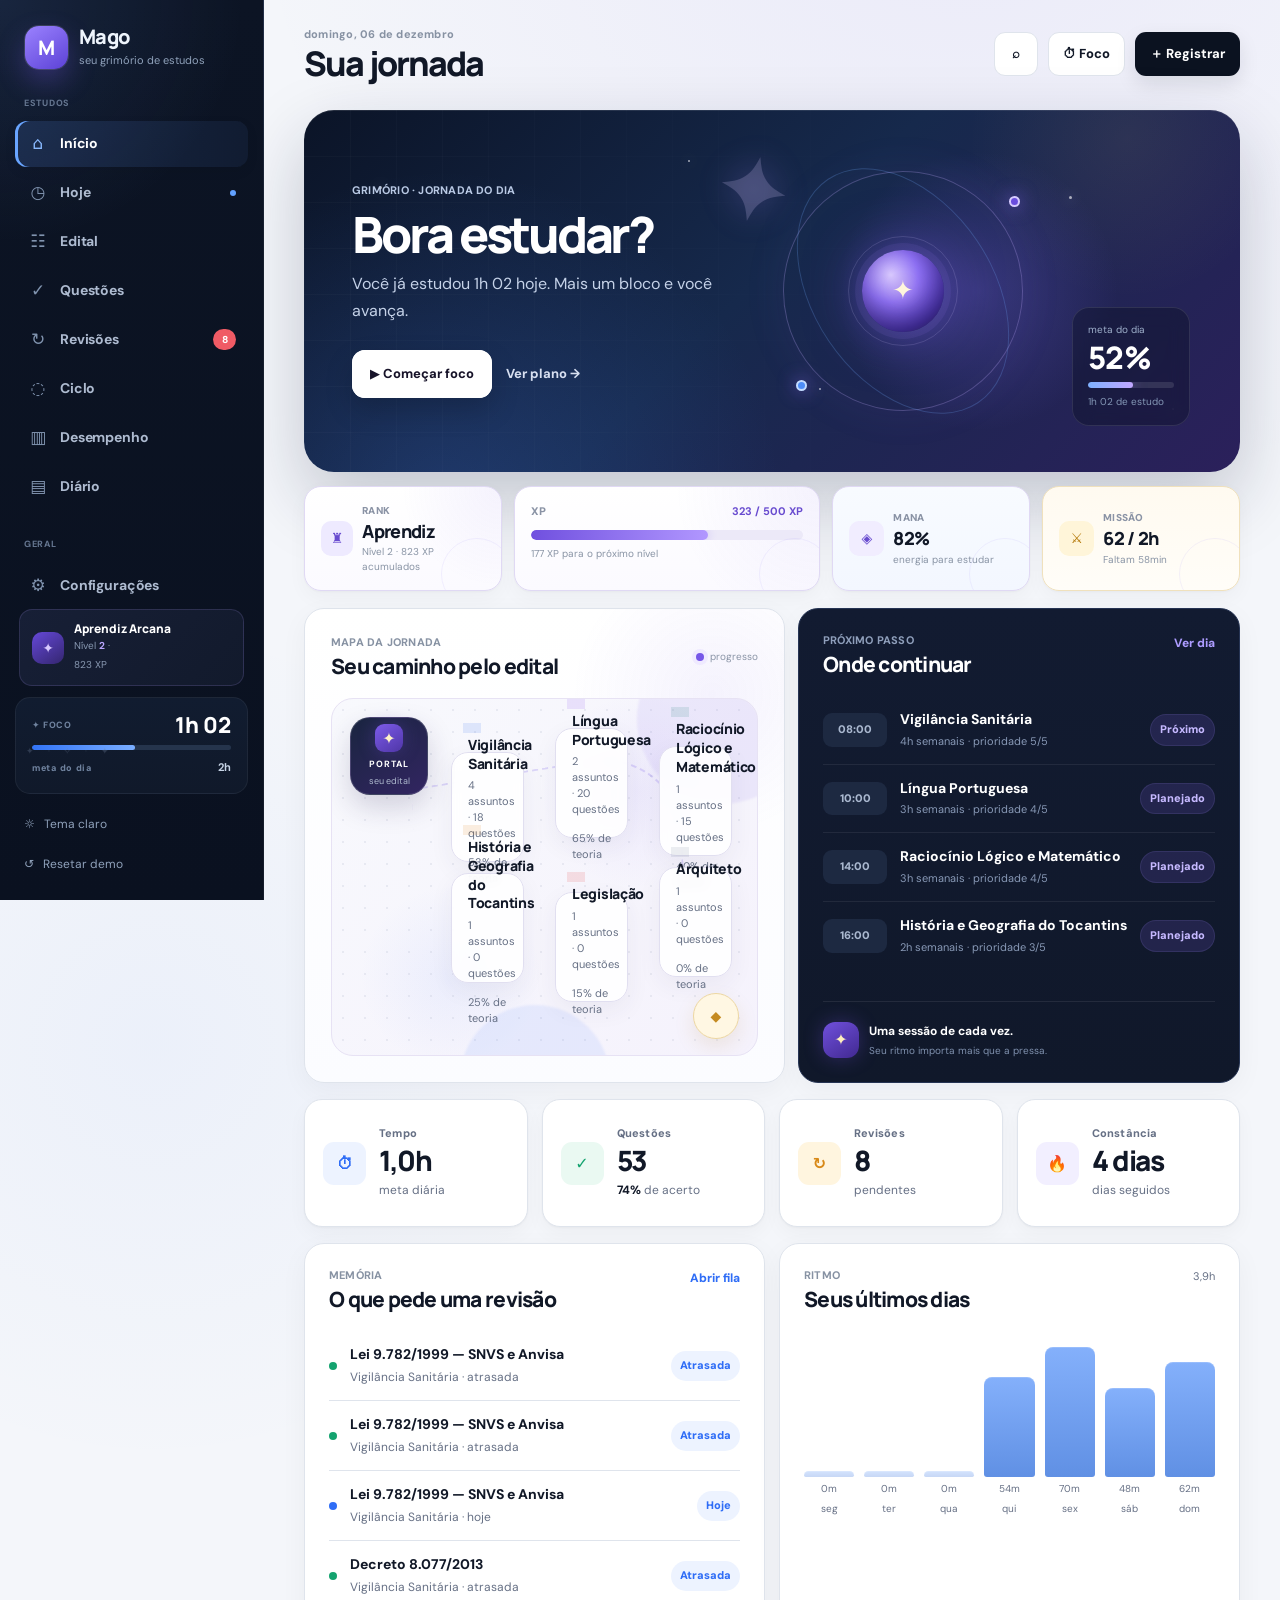
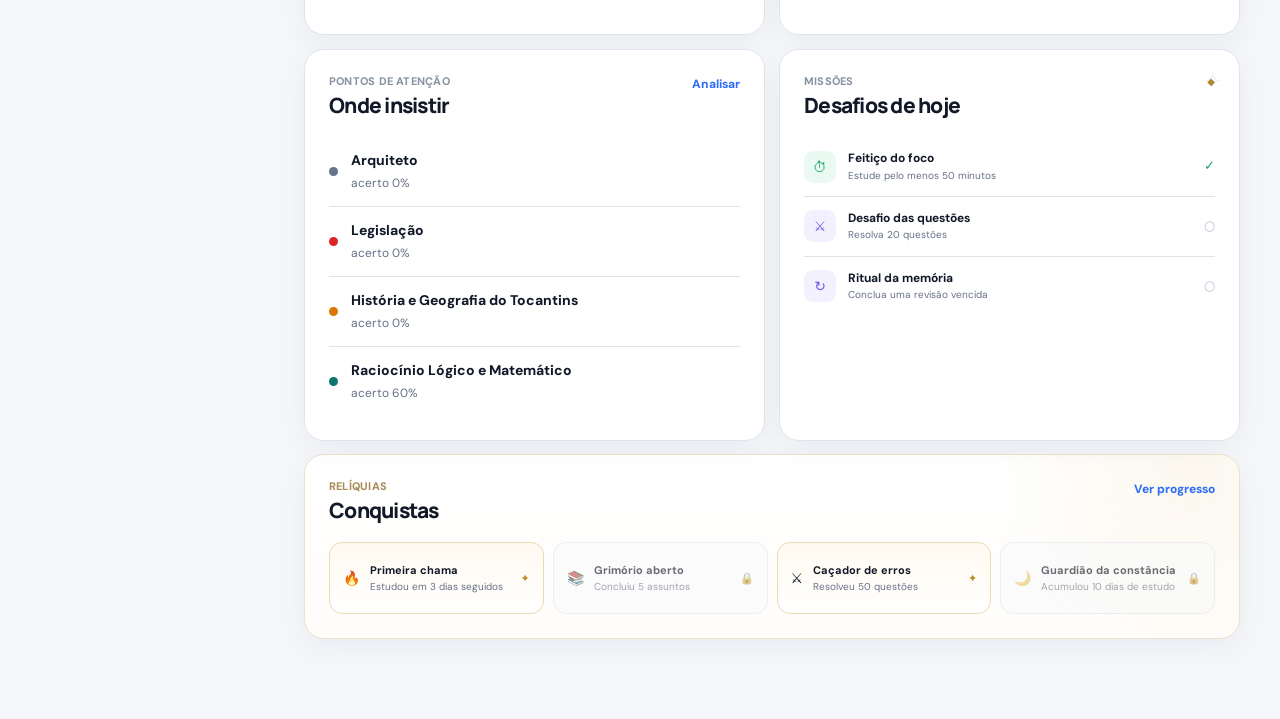
==== commit ae72bd3d: "fix: remover títulos duplicados das páginas" ====
--- a/index.html
+++ b/index.html
@@ -179,7 +179,7 @@
     </section>
 
     <section class="page" id="todayPage">
-      <div class="page-header"><div><span class="eyebrow">PLANO DO DIA</span><h2>Hoje</h2><p>Escolha o próximo bloco e comece.</p></div><button class="primary-btn" data-action="focus">▶ Começar</button></div>
+      <div class="page-header"><div><span class="eyebrow">PLANO DO DIA</span><p>Escolha o próximo bloco e comece.</p></div><button class="primary-btn" data-action="focus">▶ Começar</button></div>
 
       <div class="today-top-grid">
         <section class="card goal-card">
@@ -210,14 +210,14 @@
     </section>
 
     <section class="page" id="editalPage">
-      <div class="page-header"><div><span class="eyebrow">EDITAL VERTICALIZADO</span><h2>Meu edital</h2><p>Acompanhe cada assunto do seu edital.</p></div><div class="button-row"><button class="outline-btn" data-action="import">⇩ Importar</button><button class="primary-btn" data-action="topic">＋ Adicionar</button></div></div>
+      <div class="page-header"><div><span class="eyebrow">EDITAL VERTICALIZADO</span><p>Acompanhe cada assunto do seu edital.</p></div><div class="button-row"><button class="outline-btn" data-action="import">⇩ Importar</button><button class="primary-btn" data-action="topic">＋ Adicionar</button></div></div>
       <div class="summary-strip" id="editalSummary"></div>
       <div class="toolbar card"><div class="search-field">⌕<input id="topicSearch" placeholder="Buscar assunto ou matéria..."></div><select id="topicSubjectFilter"><option value="">Todas as matérias</option></select><select id="topicStatusFilter"><option value="">Todos os status</option><option value="nao-iniciado">Não iniciado</option><option value="andamento">Em andamento</option><option value="concluido">Concluído</option><option value="revisar">Revisar</option></select></div>
       <div class="edital-sections" id="editalSections"></div>
     </section>
 
     <section class="page" id="questionsPage">
-      <div class="page-header"><div><span class="eyebrow">BANCO DE QUESTÕES</span><h2>Questões</h2><p>Registre seus blocos e transforme erro em diagnóstico.</p></div><button class="primary-btn" data-action="questions">＋ Registrar bloco</button></div>
+      <div class="page-header"><div><span class="eyebrow">BANCO DE QUESTÕES</span><p>Registre seus blocos e transforme erro em diagnóstico.</p></div><button class="primary-btn" data-action="questions">＋ Registrar bloco</button></div>
       <div class="metric-grid three">
         <article class="big-metric"><span>Resolvidas</span><strong id="questionTotal">0</strong></article>
         <article class="big-metric"><span>Acertos</span><strong id="questionCorrect">0</strong></article>
@@ -231,19 +231,19 @@
     </section>
 
     <section class="page" id="reviewsPage">
-      <div class="page-header"><div><span class="eyebrow">REVISÃO ESPAÇADA</span><h2>Revisões</h2><p>Veja o que revisar agora.</p></div><button class="outline-btn" data-action="review">＋ Agendar</button></div>
+      <div class="page-header"><div><span class="eyebrow">REVISÃO ESPAÇADA</span><p>Veja o que revisar agora.</p></div><button class="outline-btn" data-action="review">＋ Agendar</button></div>
       <div class="review-tabs"><button class="review-tab active" data-review-tab="all">Todas</button><button class="review-tab" data-review-tab="today">Hoje</button><button class="review-tab" data-review-tab="overdue">Atrasadas</button><button class="review-tab" data-review-tab="future">Próximas</button></div>
       <div class="review-grid" id="reviewGrid"></div>
     </section>
 
     <section class="page" id="cyclePage">
-      <div class="page-header"><div><span class="eyebrow">CICLO DE ESTUDOS</span><h2>Meu ciclo</h2><p>Distribua suas horas entre as matérias.</p></div><div class="button-row"><button class="outline-btn" data-action="auto-cycle">✦ Auto-organizar</button><button class="primary-btn" data-action="cycle">＋ Matéria</button></div></div>
+      <div class="page-header"><div><span class="eyebrow">CICLO DE ESTUDOS</span><p>Distribua suas horas entre as matérias.</p></div><div class="button-row"><button class="outline-btn" data-action="auto-cycle">✦ Auto-organizar</button><button class="primary-btn" data-action="cycle">＋ Matéria</button></div></div>
       <div class="cycle-overview card"><div><span class="eyebrow">HORAS</span><strong id="cycleHours">0h</strong><small>no ciclo</small></div><div><span class="eyebrow">ESTUDADO</span><strong id="cycleStudied">0h</strong><small>últimos 7 dias</small></div><div><span class="eyebrow">EDITAL</span><strong id="cycleCoverage">0%</strong><small>da semana</small></div></div>
       <section class="card"><div class="section-head"><div><span class="eyebrow">DISTRIBUIÇÃO</span><h3>Matérias</h3></div></div><div id="cycleList"></div></section>
     </section>
 
     <section class="page" id="performancePage">
-      <div class="page-header"><div><span class="eyebrow">ANÁLISE</span><h2>Desempenho</h2><p>Veja onde seu tempo e seus acertos estão.</p></div><button class="outline-btn" data-action="export">⇧ Exportar dados</button></div>
+      <div class="page-header"><div><span class="eyebrow">ANÁLISE</span><p>Veja onde seu tempo e seus acertos estão.</p></div><button class="outline-btn" data-action="export">⇧ Exportar dados</button></div>
       <div class="analytics-grid">
         <section class="card"><div class="section-head"><div><span class="eyebrow">TEMPO</span><h3>Tempo por matéria</h3></div></div><div id="timeBySubject"></div></section>
         <section class="card"><div class="section-head"><div><span class="eyebrow">COBERTURA</span><h3>Cobertura do edital</h3></div></div><div id="coverageBySubject"></div></section>
@@ -252,7 +252,7 @@
     </section>
 
     <section class="page" id="diaryPage">
-      <div class="page-header"><div><span class="eyebrow">DIÁRIO</span><h2>Diário de estudos</h2><p>Anote o que funcionou e o que precisa melhorar.</p></div></div>
+      <div class="page-header"><div><span class="eyebrow">DIÁRIO</span><p>Anote o que funcionou e o que precisa melhorar.</p></div></div>
       <div class="diary-layout">
         <form class="card diary-form" id="diaryForm"><div class="section-head"><div><span class="eyebrow">NOVA ENTRADA</span><h3>Como foi seu dia?</h3></div></div><label>Data<input id="diaryDate" type="date" required></label><label>Humor<select id="diaryMood"><option>😀</option><option>🙂</option><option>😐</option><option>😣</option></select></label><label>Escreva<textarea id="diaryText" rows="10" placeholder="Ex.: consegui avançar em..."></textarea></label><button class="primary-btn" type="submit">Salvar</button></form>
         <section class="card"><div class="section-head"><div><span class="eyebrow">HISTÓRICO</span><h3>Suas anotações</h3></div></div><div id="diaryEntries"></div></section>
--- a/styles.css
+++ b/styles.css
@@ -1490,3 +1490,323 @@
 .dark-mode .journey-map{background:linear-gradient(135deg,#151b2c,#1b1930);border-color:#33334e}
 .dark-mode .journey-nodes .subject-card{background:rgba(25,31,48,.88);border-color:#343952}
 .dark-mode .relic-card{background:linear-gradient(180deg,#171d2b,#161b28);border-color:#3b3942}
+
+
+/* ===== LEITURA 1000X =====
+   Tipografia ampla, contraste maior e menos informação microscópica.
+*/
+:root{
+  --muted:#667085;
+  --ink-soft:#344054;
+  --line:#dfe4ec;
+}
+body{
+  font-size:16px;
+  line-height:1.6;
+}
+.brand strong{font-size:20px}
+.brand span{font-size:12px}
+.nav-group-title{font-size:10px;letter-spacing:.06em}
+.nav-item{min-height:46px;padding:0 12px}
+.nav-item span{font-size:17px;width:22px}
+.nav-item b{font-size:14px}
+.nav-item small{font-size:10px;min-width:23px;height:21px}
+.sidebar-focus{padding:16px}
+.sidebar-focus-top span,.sidebar-focus-bottom span{font-size:10px;letter-spacing:.04em}
+.sidebar-focus-top strong{font-size:22px}
+.sidebar-focus-bottom b{font-size:11px}
+.sidebar-link{min-height:40px;font-size:12px}
+.mage-profile{padding:12px}
+.mage-profile strong{font-size:12px}
+.mage-profile span{font-size:10px}
+
+.topbar{margin-bottom:28px}
+.eyebrow{
+  font-size:11px;
+  letter-spacing:.045em;
+  line-height:1.35;
+  font-weight:750;
+}
+.topbar h1{font-size:34px}
+.topbar-actions{gap:10px}
+.icon-btn,.outline-btn,.primary-btn,.hero-primary,.hero-secondary{
+  min-height:44px;
+  font-size:13px;
+}
+.icon-btn{width:44px}
+.text-btn{font-size:12px}
+.page-header{margin-bottom:24px}
+.page-header h2{font-size:36px}
+.page-header p{font-size:14px;line-height:1.65}
+
+.mage-hero{
+  min-height:350px;
+  padding:46px 48px;
+}
+.mage-hero h2{font-size:50px;line-height:1.03}
+.mage-hero p{font-size:16px;line-height:1.7;max-width:590px}
+.mage-hero .hero-primary,.mage-hero .hero-secondary{font-size:13px}
+.hero-progress{width:118px;padding:15px}
+.hero-progress span,.hero-progress small{font-size:10px;line-height:1.4}
+.hero-progress strong{font-size:31px}
+
+.rpg-strip{gap:12px;margin:14px 0 17px}
+.rpg-card{min-height:102px;padding:16px}
+.rpg-card span{font-size:10px;letter-spacing:.05em}
+.rpg-card strong{font-size:18px}
+.rpg-card small{font-size:10px;line-height:1.45}
+.rpg-card-icon{width:35px;height:35px;font-size:14px}
+.xp-head span,.xp-head b{font-size:11px}
+.xp-track{height:10px}
+.xp-card small{margin-top:7px}
+
+.card{
+  border-radius:20px;
+  padding:24px;
+}
+.section-head{margin-bottom:19px}
+.section-head h3{font-size:21px;line-height:1.2}
+.section-note{font-size:11px}
+.schedule-row,.review-row,.session-row,.attention-row{gap:13px;padding:14px 0}
+.time-chip{min-width:64px;padding:8px 7px;font-size:10px}
+.row-main strong{font-size:14px;line-height:1.4}
+.row-main small{font-size:12px;line-height:1.45;margin-top:4px}
+.status-pill{font-size:11px;padding:6px 9px}
+
+.metric-grid{gap:14px;margin:16px 0}
+.metric{min-height:128px;padding:18px;gap:13px;border-radius:18px}
+.metric-icon{width:43px;height:43px;font-size:16px}
+.metric span,.big-metric span{font-size:11px;letter-spacing:.03em}
+.metric strong{font-size:28px}
+.metric small{font-size:12px;line-height:1.4}
+
+.journey-card{padding:26px}
+.journey-legend{font-size:11px}
+.journey-nodes .subject-card{
+  min-height:110px;
+  padding:16px;
+}
+.journey-nodes .subject-card h4{
+  font-size:14px;
+  line-height:1.35;
+}
+.journey-nodes .subject-card small{
+  font-size:10px;
+  line-height:1.45;
+}
+.journey-nodes .subject-card .progress-track{height:6px}
+
+.continue-card .row-main strong{font-size:14px}
+.continue-card .row-main small{font-size:11px}
+.continue-footer strong{font-size:12px}
+.continue-footer small{font-size:10px;line-height:1.45}
+
+.home-grid{gap:14px;margin-top:14px}
+.week-chart{height:195px}
+.bar-col em{font-size:10px}
+.bar-col label{font-size:10px}
+
+.quest-row{gap:12px;padding:13px 0}
+.quest-icon{width:32px;height:32px;font-size:14px}
+.quest-row strong{font-size:12px;line-height:1.35}
+.quest-row small{font-size:10px;line-height:1.4}
+.quest-row>b{font-size:13px}
+
+.achievement{padding:11px;gap:10px}
+.achievement strong{font-size:11px;line-height:1.35}
+.achievement small{font-size:9px;line-height:1.4}
+.achievement>b{font-size:11px}
+.relic-card .achievement{min-height:72px;padding:13px}
+.relic-card .achievement strong{font-size:11px}
+.relic-card .achievement small{font-size:9px}
+
+.section-empty{
+  padding:28px 8px;
+  font-size:12px;
+  line-height:1.7;
+}
+.section-empty strong{font-size:14px;margin-bottom:5px}
+
+/* páginas internas */
+.goal-top h3{font-size:24px}
+.goal-top>strong{font-size:30px}
+.goal-bottom{font-size:11px}
+.focus-display{font-size:64px}
+.preset-row button{font-size:10px;padding:7px 10px}
+.wide-select,.wide-input{height:42px;padding:0 12px;font-size:12px}
+.plan-row{grid-template-columns:76px 1fr auto;padding:14px;gap:13px}
+.plan-row strong{font-size:13px;line-height:1.4}
+.plan-row small{font-size:11px;line-height:1.45}
+.summary-strip{gap:9px;margin-bottom:14px}
+.summary-chip{font-size:11px;padding:9px 12px}
+.toolbar{gap:10px;padding:12px}
+.search-field,.toolbar select{height:43px}
+.search-field input,.toolbar select{font-size:12px}
+.subject-section-header{padding:16px 18px}
+.subject-section-header h3{font-size:15px}
+.subject-section-header small{font-size:10px;line-height:1.4}
+.topic-row{padding:14px 17px}
+.topic-main strong{font-size:12px;line-height:1.4}
+.topic-main small{font-size:10px;line-height:1.4}
+.tiny-stat{font-size:10px}
+.tiny-stat b{font-size:11px}
+.rev-chip{width:31px;height:24px;font-size:9px}
+.topic-status{font-size:10px;padding:8px}
+.row-action{font-size:17px}
+
+.big-metric{padding:20px}
+.big-metric strong{font-size:33px}
+.question-by-subject-row{grid-template-columns:190px 1fr 46px;margin:15px 0}
+.question-by-subject-row strong{font-size:11px}
+.question-by-subject-row>span{font-size:10px}
+.error-row{padding:13px}
+.error-top strong{font-size:11px}
+.error-top span{font-size:10px}
+.error-row small{font-size:10px}
+.question-history-row{padding:13px 6px}
+.question-history-row strong,.question-history-row span{font-size:10px}
+.review-tabs{gap:8px;margin-bottom:14px}
+.review-tab{font-size:11px}
+.review-card{padding:17px}
+.review-card-top strong{font-size:13px}
+.review-card p{font-size:11px;line-height:1.65}
+.review-bottom small{font-size:10px}
+.review-bottom button{font-size:10px}
+.cycle-list-row{padding:14px 4px}
+.cycle-list-row strong{font-size:12px}
+.cycle-list-row span{font-size:10px}
+.data-table th{font-size:10px}
+.data-table td{font-size:11px;padding:12px 9px}
+.diary-form label{font-size:11px}
+.diary-entry-top strong{font-size:12px}
+.diary-entry-top small{font-size:10px}
+.diary-entry p{font-size:11px;line-height:1.75}
+.toast{font-size:12px}
+
+@media(max-width:900px){
+  .topbar h1{font-size:30px}
+  .mage-hero h2{font-size:42px}
+}
+@media(max-width:620px){
+  body{font-size:15px}
+  .topbar h1{font-size:28px}
+  .page-header h2{font-size:30px}
+  .mage-hero{padding:28px 24px}
+  .mage-hero h2{font-size:37px}
+  .mage-hero p{font-size:14px}
+  .section-head h3{font-size:19px}
+  .metric{padding:16px;min-height:122px}
+  .metric strong{font-size:25px}
+  .metric small{font-size:11px}
+  .journey-nodes .subject-card h4{font-size:13px}
+  .journey-nodes .subject-card small{font-size:9px}
+  .row-main strong{font-size:13px}
+  .row-main small{font-size:11px}
+}
+@media(max-width:430px){
+  .nav-item b{font-size:14px}
+  .mage-hero h2{font-size:34px}
+  .rpg-card strong{font-size:17px}
+  .card{padding:20px}
+}
+
+
+/* ===== MODO LEITURA CONFORTÁVEL ===== */
+.eyebrow,
+.nav-group-title,
+.sidebar-focus-top span,
+.sidebar-focus-bottom span,
+.rpg-card span,
+.metric span,
+.big-metric span{
+  text-transform:none !important;
+  letter-spacing:.02em;
+}
+.priority,
+.cycle-overview small,
+.cycle-list-row button,
+.cycle-list-row span,
+.analytic-row strong,
+.analytic-row span,
+.field label,
+.hint,
+.form-grid label{
+  font-size:11px !important;
+  line-height:1.45;
+}
+.subject-card small,
+.subject-section-header small,
+.topic-main small,
+.tiny-stat,
+.rev-chip,
+.review-bottom small,
+.diary-entry-top small{
+  font-size:11px !important;
+  line-height:1.45;
+}
+.big-metric span,
+.question-by-subject-row strong,
+.question-by-subject-row>span,
+.error-top span,
+.error-row small,
+.question-history-row strong,
+.question-history-row span{
+  font-size:11px !important;
+  line-height:1.45;
+}
+.review-card p,
+.review-bottom button,
+.diary-form label,
+.diary-entry-top strong,
+.diary-entry p{
+  font-size:12px !important;
+  line-height:1.65;
+}
+.diary-form input,
+.diary-form select,
+.diary-form textarea,
+.field input,
+.field select,
+.field textarea,
+.hint{
+  font-size:13px !important;
+  line-height:1.5;
+}
+.toolbar select,
+.search-field input,
+.wide-select,
+.wide-input{
+  font-size:13px !important;
+}
+.data-table th{
+  font-size:10px !important;
+  letter-spacing:.03em;
+  text-transform:none !important;
+}
+.data-table td{
+  font-size:12px !important;
+  line-height:1.5;
+}
+.bar-col em,.bar-col label,
+.hero-progress span,.hero-progress small,
+.journey-legend,
+.quest-row small,
+.continue-footer small,
+.relic-card .achievement small{
+  font-size:10px !important;
+  line-height:1.45;
+}
+.journey-gate strong{font-size:9px}
+.journey-gate small{font-size:9px}
+.status-pill,.topic-status,.time-chip{
+  font-size:11px !important;
+}
+.text-btn{font-size:12px !important}
+button{line-height:1.25}
+.card{box-shadow:0 8px 28px rgba(15,23,42,.045)}
+@media(max-width:620px){
+  .eyebrow{font-size:10px !important}
+  .nav-item b{font-size:14px !important}
+  .page-header p{font-size:14px !important}
+  .data-table td{font-size:11px !important}
+}
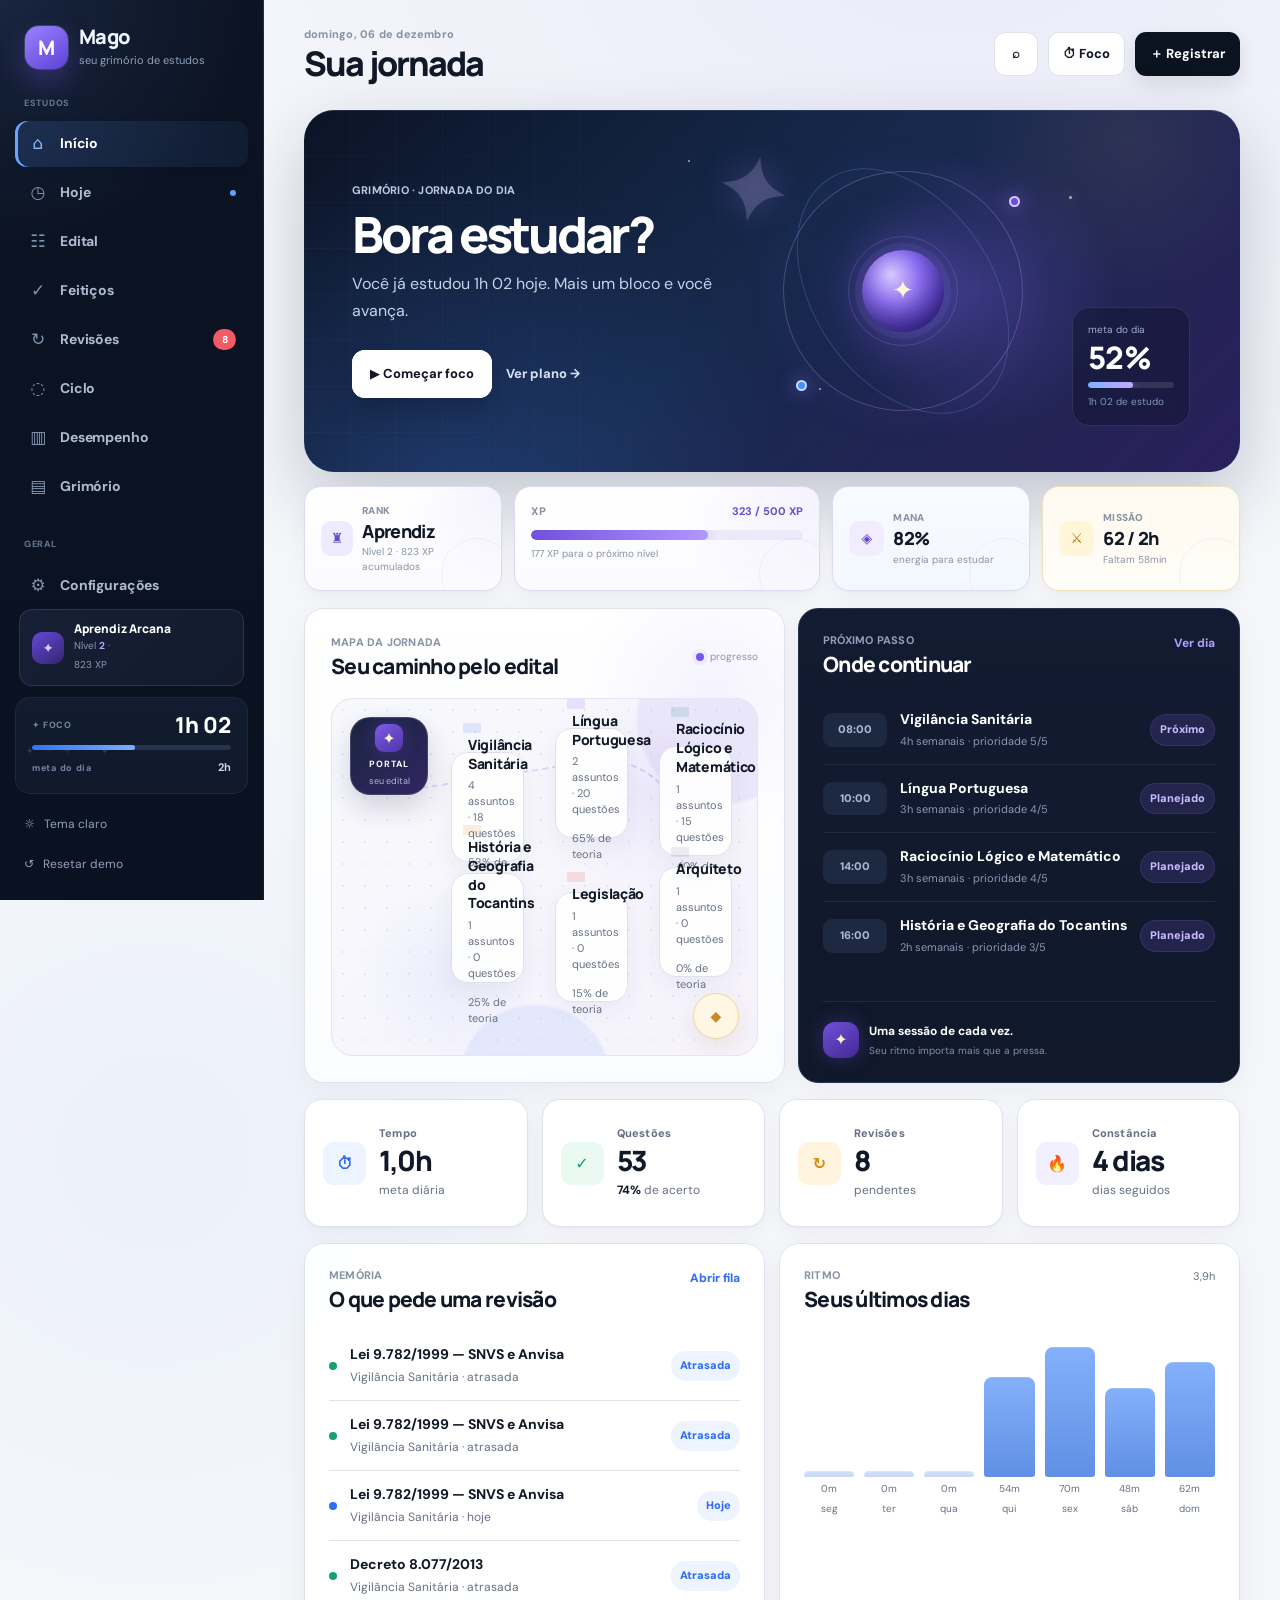
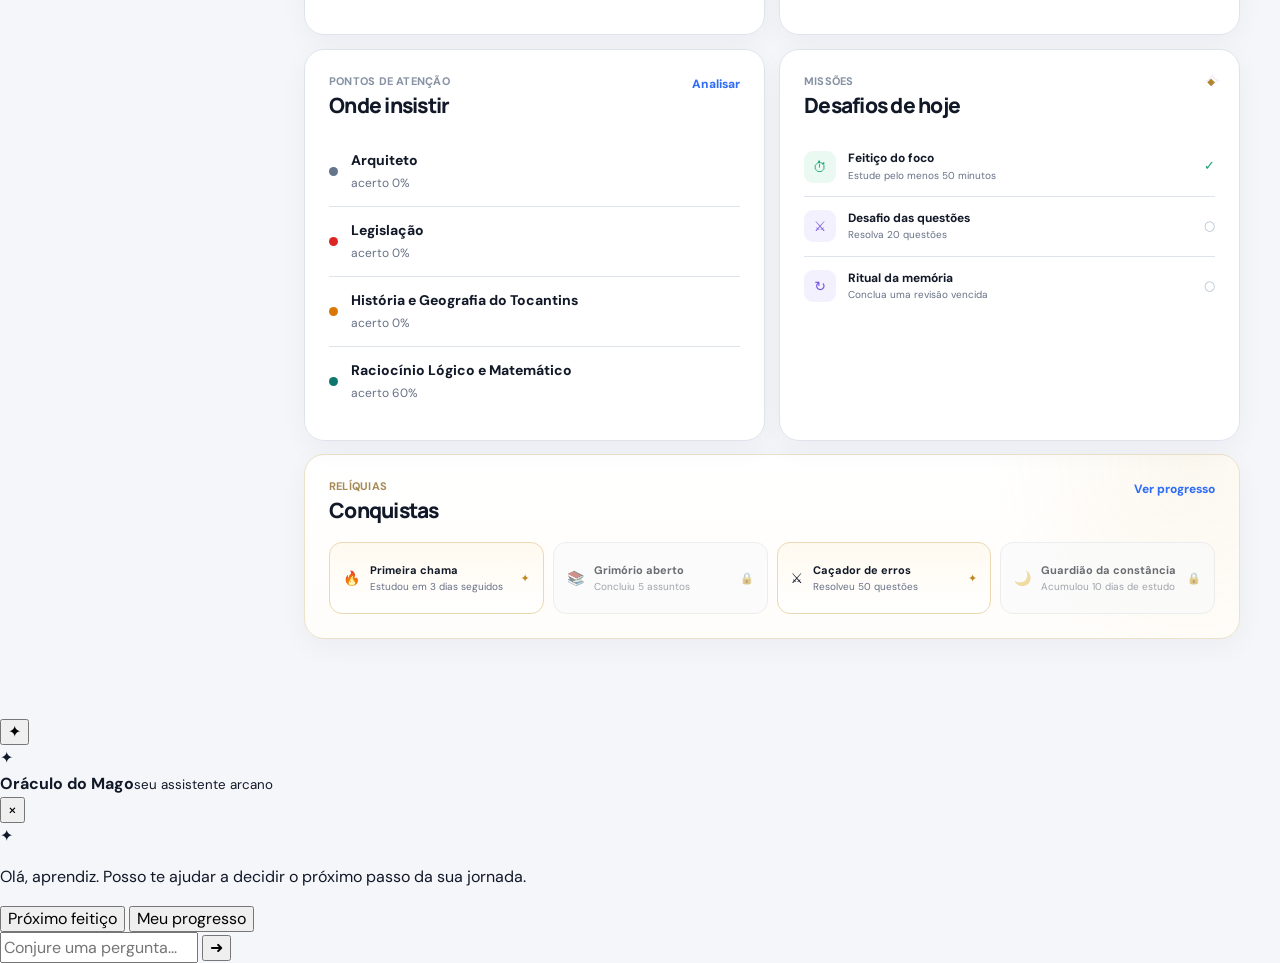
==== commit a17fbccb: "feat: add arcane chat shell and mage labels" ====
--- a/index.html
+++ b/index.html
@@ -21,11 +21,11 @@
       <button class="nav-item active" data-view="dashboard"><span>⌂</span><b>Início</b></button>
       <button class="nav-item" data-view="today"><span>◷</span><b>Hoje</b><em id="todayDot"></em></button>
       <button class="nav-item" data-view="edital"><span>☷</span><b>Edital</b></button>
-      <button class="nav-item" data-view="questions"><span>✓</span><b>Questões</b></button>
+      <button class="nav-item" data-view="questions"><span>✓</span><b>Feitiços</b></button>
       <button class="nav-item" data-view="reviews"><span>↻</span><b>Revisões</b><small id="reviewBadge">0</small></button>
       <button class="nav-item" data-view="cycle"><span>◌</span><b>Ciclo</b></button>
       <button class="nav-item" data-view="performance"><span>▥</span><b>Desempenho</b></button>
-      <button class="nav-item" data-view="diary"><span>▤</span><b>Diário</b></button>
+      <button class="nav-item" data-view="diary"><span>▤</span><b>Grimório</b></button>
 
       <div class="nav-group-title lower">GERAL</div>
       <button class="nav-item" data-action="open-settings"><span>⚙</span><b>Configurações</b></button>
@@ -268,6 +268,29 @@
   </div>
 </div>
 <div class="toast" id="toast"></div>
+
+<div class="arcane-chat" id="arcaneChat" aria-label="Assistente arcano">
+  <button class="arcane-chat-toggle" id="arcaneChatToggle" aria-label="Abrir assistente">✦</button>
+  <section class="arcane-chat-panel" id="arcaneChatPanel" aria-hidden="true">
+    <div class="arcane-chat-head">
+      <div class="mage-mini"><span>✦</span></div>
+      <div><strong>Oráculo do Mago</strong><small>seu assistente arcano</small></div>
+      <button class="arcane-chat-close" id="arcaneChatClose" aria-label="Fechar">×</button>
+    </div>
+    <div class="arcane-chat-messages" id="arcaneChatMessages">
+      <div class="arcane-message mage"><span>✦</span><p>Olá, aprendiz. Posso te ajudar a decidir o próximo passo da sua jornada.</p></div>
+    </div>
+    <div class="arcane-quick">
+      <button data-chat="O que devo estudar agora?">Próximo feitiço</button>
+      <button data-chat="Como está meu progresso?">Meu progresso</button>
+    </div>
+    <form class="arcane-chat-form" id="arcaneChatForm">
+      <input id="arcaneChatInput" autocomplete="off" placeholder="Conjure uma pergunta..." />
+      <button type="submit" aria-label="Enviar">➜</button>
+    </form>
+  </section>
+</div>
 <script src="app.js"></script>
+<script src="mage-ui.js"></script>
 </body>
 </html>
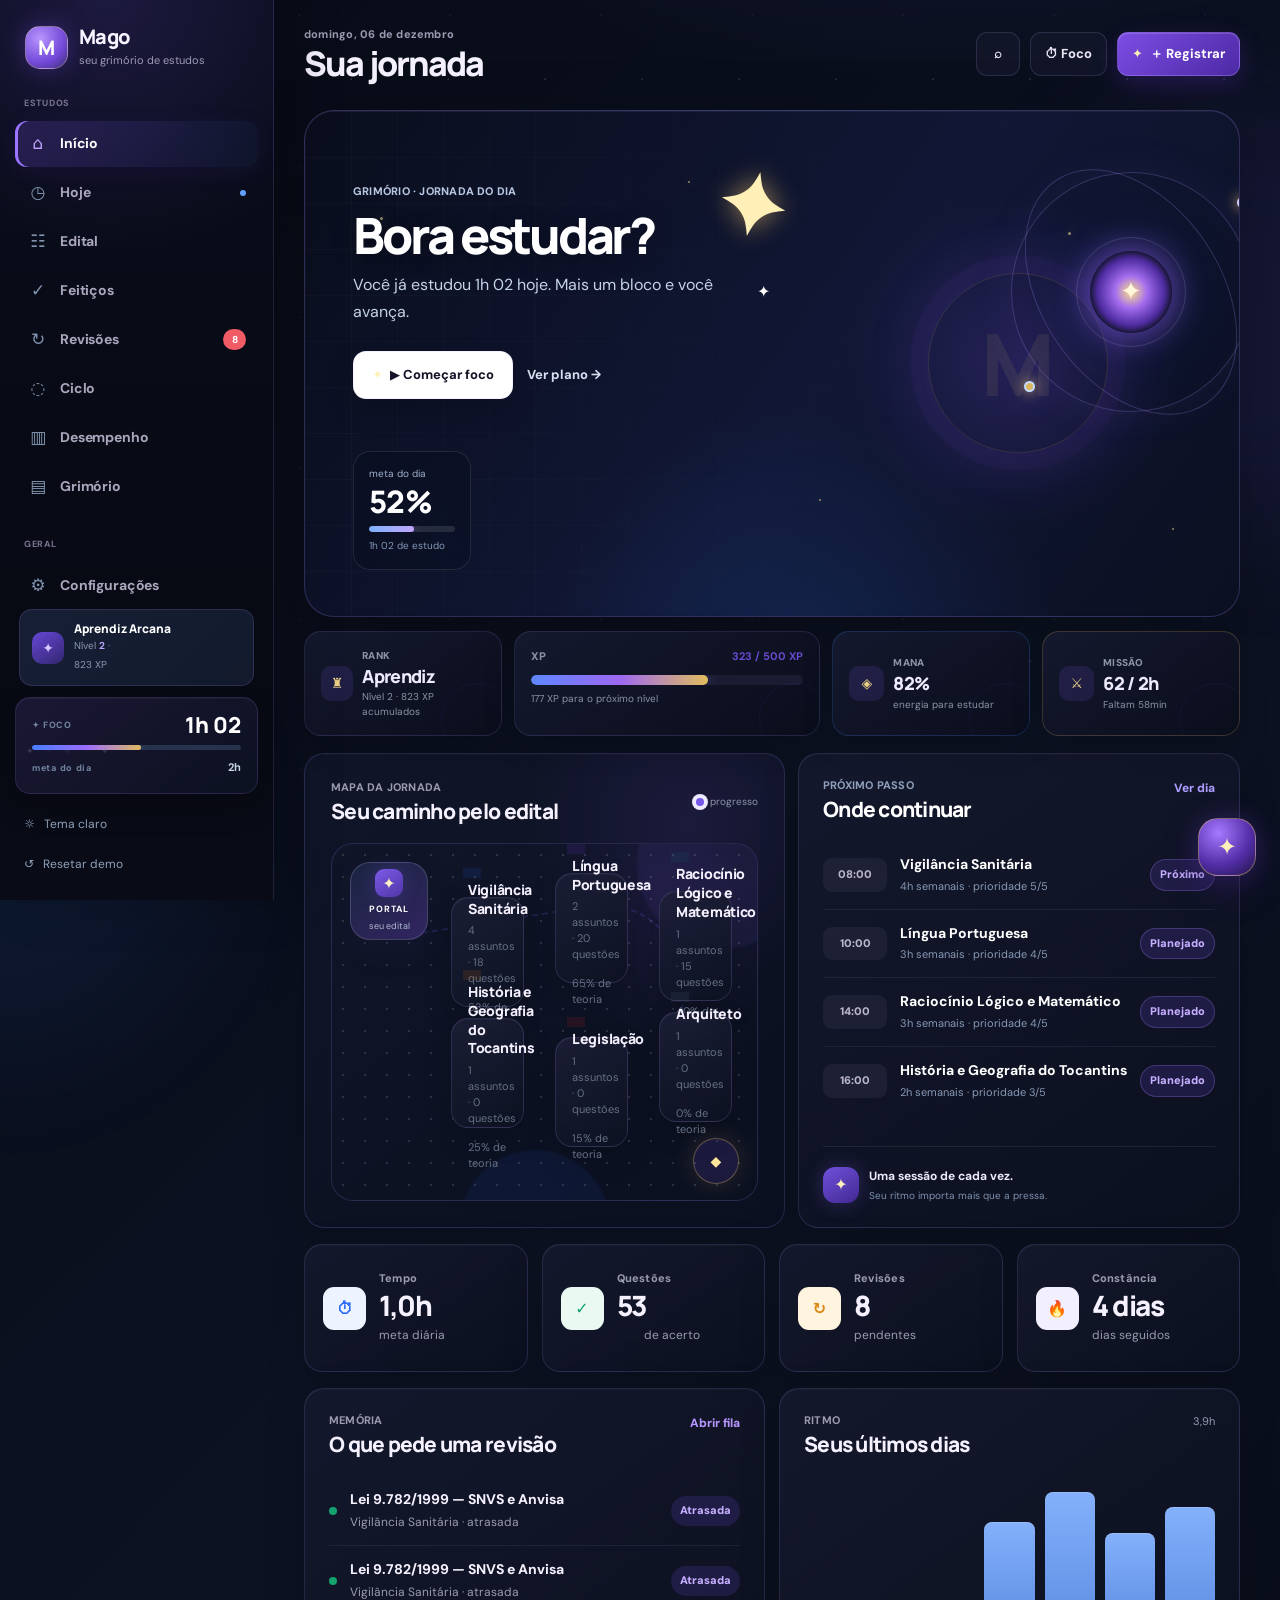
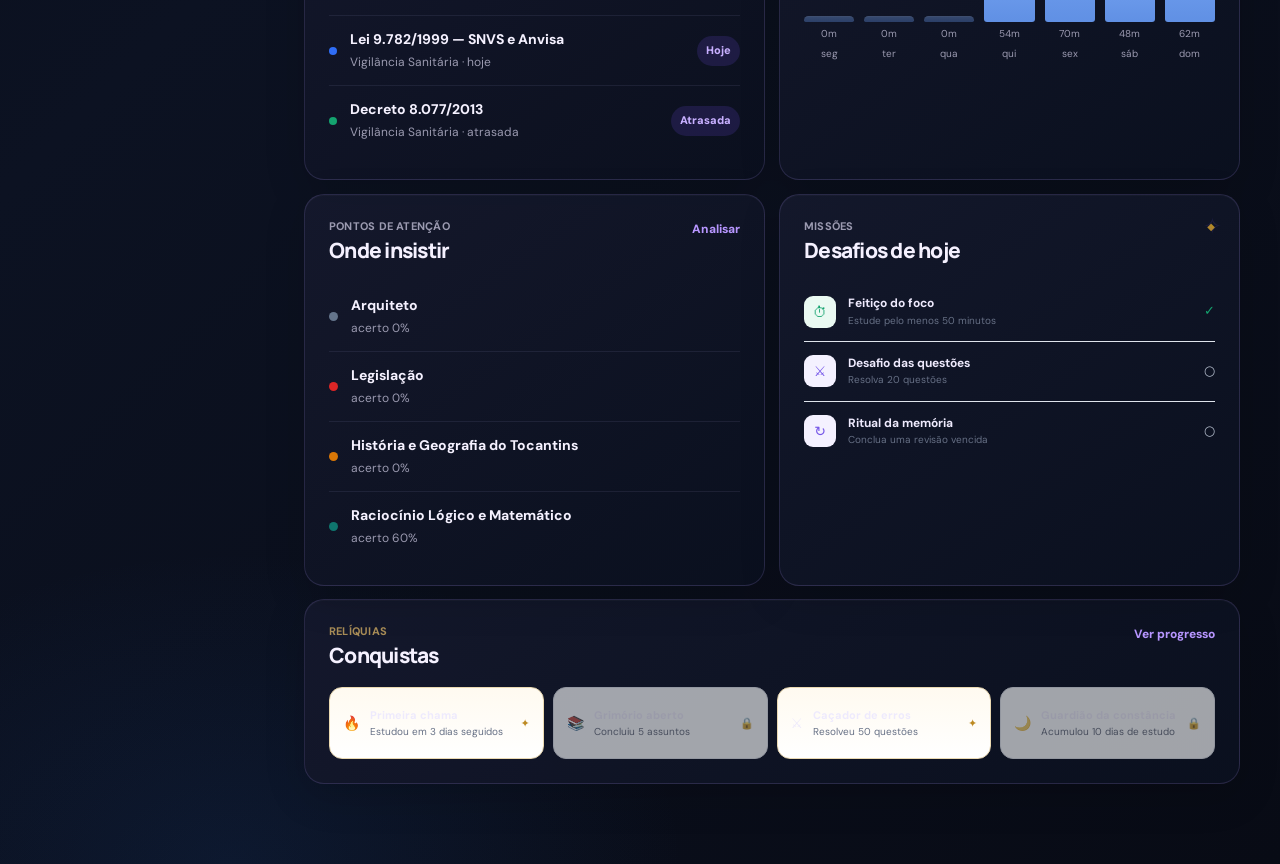
==== commit 39ca6392: "feat: add visual mage persona to hero" ====
--- a/index.html
+++ b/index.html
@@ -70,6 +70,11 @@
             <button class="hero-primary" data-action="focus">▶ Começar foco</button>
             <button class="hero-secondary" data-view-target="today">Ver plano →</button>
           </div>
+        </div>
+        <div class="mage-portrait" aria-hidden="true">
+          <div class="mage-hood"><span class="mage-face"><i></i><i></i></span></div>
+          <div class="mage-robe"></div>
+          <div class="mage-staff"><b>✦</b></div>
         </div>
         <div class="hero-orbit" aria-hidden="true">
           <div class="orbit orbit-a"></div>
--- a/styles.css
+++ b/styles.css
@@ -1810,3 +1810,351 @@
   .page-header p{font-size:14px !important}
   .data-table td{font-size:11px !important}
 }
+
+
+
+/* =========================================================
+   MODO ARCANO — identidade visual do Mago
+   Camada visual: preserva todas as funções existentes.
+   ========================================================= */
+:root{
+  --arcane-void:#070912;
+  --arcane-night:#0b1020;
+  --arcane-blue:#3b82f6;
+  --arcane-blue-2:#69a7ff;
+  --arcane-violet:#8b5cf6;
+  --arcane-violet-2:#b28cff;
+  --arcane-gold:#e7bd67;
+  --arcane-gold-2:#fff0b8;
+  --arcane-line:rgba(159,141,224,.18);
+  --arcane-glass:rgba(14,18,36,.72);
+}
+
+/* Fundo noturno com profundidade */
+body{
+  background:
+    radial-gradient(900px 500px at 72% -10%,rgba(72,61,170,.20),transparent 65%),
+    radial-gradient(700px 480px at 18% 100%,rgba(32,91,177,.13),transparent 65%),
+    linear-gradient(135deg,#080b16 0%,#0c1222 48%,#080b15 100%);
+}
+body:before,body:after{
+  content:"";
+  position:fixed;
+  inset:auto;
+  width:420px;height:420px;border-radius:50%;
+  pointer-events:none;z-index:-1;
+  filter:blur(60px);
+}
+body:before{right:-180px;top:12%;background:rgba(109,72,226,.10)}
+body:after{left:-220px;bottom:-150px;background:rgba(36,111,214,.09)}
+
+.content{position:relative}
+.content:before{
+  content:"";
+  position:fixed;inset:0;pointer-events:none;z-index:-1;opacity:.18;
+  background-image:
+    radial-gradient(circle,rgba(255,255,255,.7) 1px,transparent 1px),
+    radial-gradient(circle,rgba(183,151,255,.45) 1px,transparent 1px);
+  background-size:97px 97px,151px 151px;
+  background-position:12px 31px,73px 91px;
+}
+
+/* Sidebar como grimório */
+.sidebar{
+  width:274px;
+  background:
+    radial-gradient(circle at 40% 0%,rgba(116,82,225,.18),transparent 28%),
+    linear-gradient(180deg,#090d1b,#070a13 72%,#090b16);
+  border-right:1px solid rgba(161,139,245,.16);
+  box-shadow:18px 0 50px rgba(0,0,0,.20);
+}
+.brand-mark{
+  background:radial-gradient(circle at 35% 30%,#b995ff,#6d42d7 60%,#2a1d66);
+  border:1px solid rgba(255,232,163,.35);
+  box-shadow:0 0 25px rgba(120,78,235,.35),inset 0 0 18px rgba(255,255,255,.12);
+  border-radius:15px;
+}
+.brand strong{color:#f7f2ff}
+.brand span{color:#9d9ab5}
+.nav-group-title{color:#77718e}
+.nav-item{color:#aaa6bd}
+.nav-item:hover{background:rgba(139,92,246,.09);color:#fff}
+.nav-item.active{
+  background:linear-gradient(90deg,rgba(118,78,226,.22),rgba(45,91,170,.08));
+  box-shadow:inset 3px 0 #9c74ff,0 5px 22px rgba(72,43,145,.12);
+}
+.nav-item.active span{color:#c0a5ff}
+.sidebar-focus{
+  background:linear-gradient(145deg,rgba(28,24,54,.96),rgba(12,18,34,.96));
+  border-color:rgba(183,151,255,.14);
+  box-shadow:inset 0 1px rgba(255,255,255,.04),0 12px 30px rgba(0,0,0,.18);
+}
+.progress-track span{
+  background:linear-gradient(90deg,#477eff,#9c6cff,#e0b960);
+  box-shadow:0 0 12px rgba(139,92,246,.35);
+}
+
+/* Conteúdo / cards de grimório */
+.card,.metric{
+  background:
+    linear-gradient(145deg,rgba(21,25,45,.91),rgba(11,16,31,.91));
+  border-color:var(--arcane-line);
+  color:#eeeafd;
+  box-shadow:0 12px 40px rgba(0,0,0,.16),inset 0 1px rgba(255,255,255,.025);
+}
+.card:hover,.metric:hover{
+  border-color:rgba(158,125,244,.30);
+  box-shadow:0 18px 48px rgba(0,0,0,.22),0 0 28px rgba(109,76,220,.07);
+}
+.section-head h3,.metric strong,.row-main strong,.subject-card h4,
+.big-metric strong,.page-header h2,.topbar h1{color:#f5f1ff}
+.eyebrow,.section-note,.metric span,.metric small,.row-main small,
+.page-header p,.tiny-stat,.section-empty,.bar-col em,.bar-col label{color:#9b9ab0}
+
+/* Botões = feitiços */
+.primary-btn,.hero-primary{
+  position:relative;overflow:hidden;
+  background:linear-gradient(135deg,#7c4de4,#4d2aa5);
+  border:1px solid rgba(211,190,255,.22);
+  color:#fff;
+  box-shadow:0 8px 25px rgba(91,50,183,.30),inset 0 1px rgba(255,255,255,.15);
+}
+.primary-btn:before,.hero-primary:before{
+  content:"✦";margin-right:7px;color:var(--arcane-gold-2);
+}
+.primary-btn:hover,.hero-primary:hover{
+  box-shadow:0 10px 30px rgba(113,68,226,.40),0 0 18px rgba(139,92,246,.18);
+}
+.outline-btn,.icon-btn{
+  background:rgba(20,24,43,.78);
+  border-color:rgba(156,142,204,.20);
+  color:#e9e5f5;
+}
+.outline-btn:hover,.icon-btn:hover{
+  border-color:rgba(174,143,255,.45);
+  box-shadow:0 0 18px rgba(124,83,220,.12);
+}
+.text-btn{color:#b796ff}
+
+/* Persona visual do Mago */
+.mage-hero{
+  position:relative;
+  overflow:hidden;
+  border:1px solid rgba(168,139,255,.24);
+  background:
+    radial-gradient(circle at 76% 50%,rgba(112,75,225,.22),transparent 22%),
+    radial-gradient(circle at 53% 110%,rgba(35,103,211,.18),transparent 35%),
+    linear-gradient(125deg,#0a0e1d,#111735 55%,#0b1021);
+  box-shadow:0 24px 70px rgba(0,0,0,.28),inset 0 1px rgba(255,255,255,.05);
+}
+.mage-hero:after{
+  content:"M";
+  position:absolute;right:14%;top:50%;transform:translateY(-50%);
+  width:178px;height:178px;border-radius:50%;
+  display:grid;place-items:center;
+  font:800 86px/1 "Manrope",sans-serif;color:rgba(224,197,111,.09);
+  border:1px solid rgba(231,189,103,.14);
+  box-shadow:0 0 0 18px rgba(139,92,246,.035),0 0 70px rgba(139,92,246,.12);
+}
+.hero-copy{z-index:5}
+.mage-hero h2{text-shadow:0 4px 25px rgba(0,0,0,.30)}
+.mage-hero .hero-sigil{
+  color:var(--arcane-gold-2)!important;
+  text-shadow:0 0 25px rgba(231,189,103,.65);
+}
+
+/* Órbita mágica */
+.hero-orbit{filter:drop-shadow(0 0 15px rgba(137,92,246,.25))}
+.orb-core{
+  background:radial-gradient(circle,#f4d982 0%,#a36bf1 27%,#4d2b9e 58%,#12142a 72%)!important;
+  border-color:rgba(255,239,178,.55)!important;
+  box-shadow:0 0 35px rgba(151,93,246,.52),0 0 70px rgba(53,113,230,.18)!important;
+  animation:arcanePulse 3s ease-in-out infinite;
+}
+.orbit{border-color:rgba(174,145,255,.24)!important}
+.orbit-dot{background:#d9b65e!important;box-shadow:0 0 13px #e9c86e!important}
+
+/* Partículas sutis */
+.hero-stars i{
+  background:#e7d28d!important;
+  box-shadow:0 0 9px rgba(231,210,141,.75);
+  animation:twinkle 2.8s ease-in-out infinite;
+}
+.hero-stars i:nth-child(2){animation-delay:.5s}
+.hero-stars i:nth-child(3){animation-delay:1.1s}
+.hero-stars i:nth-child(4){animation-delay:1.7s}
+.hero-stars i:nth-child(5){animation-delay:2.1s}
+
+@keyframes arcanePulse{
+  0%,100%{transform:scale(1);box-shadow:0 0 28px rgba(151,93,246,.42),0 0 60px rgba(53,113,230,.15)}
+  50%{transform:scale(1.07);box-shadow:0 0 44px rgba(180,121,255,.62),0 0 90px rgba(53,113,230,.22)}
+}
+@keyframes twinkle{0%,100%{opacity:.25;transform:scale(.7)}50%{opacity:1;transform:scale(1.25)}}
+
+/* Jornada com aparência de mapa arcano */
+.journey-map,.journey-card{
+  background:
+    radial-gradient(circle at 80% 15%,rgba(124,82,224,.12),transparent 30%),
+    linear-gradient(145deg,#101528,#0b1020)!important;
+  border-color:rgba(155,127,236,.20)!important;
+}
+.journey-map:before{opacity:.18}
+.journey-nodes .subject-card{
+  background:linear-gradient(145deg,rgba(28,31,54,.90),rgba(13,18,34,.88));
+  border-color:rgba(158,137,217,.20);
+  box-shadow:0 10px 28px rgba(0,0,0,.18),inset 0 1px rgba(255,255,255,.03);
+}
+.journey-nodes .subject-card:hover{
+  border-color:rgba(182,147,255,.48);
+  box-shadow:0 16px 35px rgba(0,0,0,.25),0 0 25px rgba(112,73,215,.13);
+}
+.journey-treasure{
+  color:#ffe59a!important;background:rgba(110,76,210,.16)!important;
+  border-color:rgba(231,189,103,.35)!important;
+  box-shadow:0 0 24px rgba(231,189,103,.16)!important;
+}
+
+/* RPG strip = status arcano */
+.rpg-card{
+  background:linear-gradient(145deg,rgba(22,26,47,.95),rgba(10,14,28,.95));
+  border:1px solid rgba(155,131,219,.17);
+  box-shadow:0 10px 30px rgba(0,0,0,.18);
+  color:#eeeafd;
+}
+.rpg-card-icon{color:#e9d084!important;background:rgba(124,82,226,.15)!important}
+.xp-track{background:#1a1d32!important}
+.xp-track span{background:linear-gradient(90deg,#5e87ff,#9d68f2,#e2bd5c)!important;box-shadow:0 0 13px rgba(139,92,246,.4)}
+.mana-card{border-color:rgba(63,139,255,.20)}
+.quest-card{border-color:rgba(231,189,103,.20)}
+
+/* Campos */
+.wide-select,.wide-input,.toolbar select,.search-field,
+.diary-form input,.diary-form select,.diary-form textarea,
+.field input,.field select,.field textarea{
+  background:rgba(8,12,25,.72)!important;
+  color:#eeeafd!important;
+  border-color:rgba(155,137,205,.20)!important;
+}
+::placeholder{color:#6f7187!important}
+.wide-select:focus,.wide-input:focus,.search-field:focus-within,
+.diary-form input:focus,.diary-form select:focus,.diary-form textarea:focus{
+  border-color:rgba(158,121,255,.55)!important;
+  box-shadow:0 0 0 3px rgba(139,92,246,.10),0 0 20px rgba(111,74,219,.08);
+}
+
+/* Tabs / listas */
+.review-tab,.preset-row button,.summary-chip,.status-pill,.topic-status,.time-chip{
+  background:rgba(35,37,59,.72)!important;
+  border-color:rgba(154,139,201,.16)!important;
+  color:#b9b5ca!important;
+}
+.review-tab.active,.status-pill,.topic-status.andamento{
+  background:rgba(112,75,221,.18)!important;color:#c7afff!important;
+  border-color:rgba(164,128,250,.28)!important;
+}
+.schedule-row,.review-row,.session-row,.attention-row,.question-history-row,
+.cycle-list-row,.topic-row{border-color:rgba(150,137,191,.12)!important}
+
+/* Modal = ritual */
+.modal-backdrop{background:rgba(2,4,12,.78)!important;backdrop-filter:blur(9px)}
+.modal{
+  background:linear-gradient(145deg,#151a30,#090e1d)!important;
+  color:#f2effa;border-color:rgba(168,140,247,.25)!important;
+  box-shadow:0 35px 90px rgba(0,0,0,.45),0 0 40px rgba(103,66,206,.12)!important;
+}
+
+/* Chat sofisticado */
+.arcane-chat{position:fixed;right:24px;bottom:24px;z-index:120}
+.arcane-chat-toggle{
+  width:58px;height:58px;border-radius:20px;border:1px solid rgba(232,201,112,.42);
+  color:#fff1bb;background:radial-gradient(circle at 35% 25%,#a679ff,#522da7 58%,#211443);
+  box-shadow:0 12px 35px rgba(45,22,100,.45),0 0 28px rgba(139,92,246,.22);
+  font-size:24px;transition:.22s ease;
+}
+.arcane-chat-toggle:hover{transform:translateY(-3px) rotate(5deg);box-shadow:0 18px 45px rgba(45,22,100,.55),0 0 38px rgba(139,92,246,.32)}
+.arcane-chat-panel{
+  position:absolute;right:0;bottom:72px;width:360px;height:500px;
+  display:flex;flex-direction:column;overflow:hidden;
+  background:linear-gradient(145deg,rgba(17,21,40,.98),rgba(7,11,23,.99));
+  border:1px solid rgba(164,136,245,.25);border-radius:22px;
+  box-shadow:0 30px 80px rgba(0,0,0,.48),0 0 45px rgba(101,65,203,.13);
+  transform-origin:bottom right;animation:spellIn .22s ease;
+}
+.arcane-chat-panel[aria-hidden="true"]{display:none}
+@keyframes spellIn{from{opacity:0;transform:scale(.94) translateY(12px)}to{opacity:1;transform:none}}
+.arcane-chat-head{
+  display:flex;align-items:center;gap:10px;padding:15px 16px;
+  border-bottom:1px solid rgba(160,143,201,.13);
+  background:linear-gradient(90deg,rgba(105,69,202,.12),transparent);
+}
+.mage-mini{
+  width:38px;height:38px;border-radius:12px;display:grid;place-items:center;
+  color:#ffedaf;background:linear-gradient(145deg,#8157e9,#37206f);
+  box-shadow:0 0 20px rgba(139,92,246,.30);
+}
+.arcane-chat-head strong{display:block;color:#f6f2ff;font-size:13px}
+.arcane-chat-head small{display:block;color:#8888a2;font-size:10px;margin-top:2px}
+.arcane-chat-close{margin-left:auto;border:0;background:transparent;color:#9694a9;font-size:22px}
+.arcane-chat-messages{flex:1;overflow:auto;padding:15px}
+.arcane-message{display:flex;gap:8px;margin-bottom:12px;animation:messageIn .28s ease}
+.arcane-message>span{flex:0 0 auto;color:#e5c96d;margin-top:3px}
+.arcane-message p{
+  margin:0;padding:10px 12px;border-radius:13px;max-width:88%;
+  font-size:12px;line-height:1.55;color:#ddd9e8;
+  background:rgba(32,35,57,.76);border:1px solid rgba(154,137,204,.12);
+}
+.arcane-message.user{justify-content:flex-end}
+.arcane-message.user>span{display:none}
+.arcane-message.user p{background:linear-gradient(135deg,#5f38b5,#39246f);color:#fff}
+@keyframes messageIn{from{opacity:0;transform:translateY(5px)}to{opacity:1;transform:none}}
+.arcane-quick{display:flex;gap:6px;padding:0 13px 10px;overflow:auto}
+.arcane-quick button{
+  flex:0 0 auto;border:1px solid rgba(154,137,204,.16);background:rgba(28,31,51,.75);
+  color:#bcaaf2;border-radius:999px;padding:7px 10px;font-size:10px;
+}
+.arcane-chat-form{display:flex;gap:7px;padding:12px;border-top:1px solid rgba(160,143,201,.13)}
+.arcane-chat-form input{
+  min-width:0;flex:1;border:1px solid rgba(154,137,204,.18);border-radius:11px;
+  background:#090d1a;color:#eeeafd;padding:10px;font-size:12px;
+}
+.arcane-chat-form button{
+  width:40px;border:0;border-radius:11px;color:#fff0bb;background:linear-gradient(145deg,#7950df,#42278c);
+}
+
+/* Conjuração durante respostas / ações */
+.spell-cast{position:fixed;inset:0;pointer-events:none;z-index:200}
+.spell-cast:before{
+  content:"✦";position:absolute;left:50%;top:50%;transform:translate(-50%,-50%) scale(.2);
+  color:#f4da7d;font-size:64px;text-shadow:0 0 15px #f4da7d,0 0 50px #8b5cf6,0 0 90px #3b82f6;
+  animation:cast .8s ease-out forwards;
+}
+@keyframes cast{
+  0%{opacity:0;transform:translate(-50%,-50%) scale(.15) rotate(-30deg)}
+  25%{opacity:1}
+  75%{opacity:.9;transform:translate(-50%,-50%) scale(1.2) rotate(20deg)}
+  100%{opacity:0;transform:translate(-50%,-50%) scale(2.1) rotate(80deg)}
+}
+
+/* Mobile */
+@media(max-width:900px){
+  .sidebar{width:274px;transform:translateX(-100%);transition:transform .24s ease}
+  .sidebar.open{transform:translateX(0)}
+  .content{width:100%;margin-left:0;padding:20px 22px 70px}
+  .mobile-menu{display:grid;place-items:center;background:rgba(18,22,39,.86);color:#eeeafd;border-color:rgba(156,137,207,.18)}
+  .mobile-overlay.active{display:block;position:fixed;inset:0;background:rgba(2,4,12,.60);z-index:45;backdrop-filter:blur(2px)}
+}
+@media(max-width:620px){
+  .content{padding:15px 14px 80px}
+  .topbar{gap:10px;margin-bottom:18px}
+  .topbar-actions .outline-btn span,.topbar-actions .primary-btn{font-size:0}
+  .topbar-actions .outline-btn{width:44px;padding:0}
+  .topbar-actions .outline-btn:before{content:"◈";font-size:16px;color:#c7b0ff}
+  .topbar-actions .primary-btn{width:44px;padding:0}
+  .topbar-actions .primary-btn:before{margin:0;font-size:17px}
+  .arcane-chat{right:14px;bottom:14px}
+  .arcane-chat-panel{position:fixed;left:10px;right:10px;bottom:82px;width:auto;height:min(500px,calc(100vh - 105px));border-radius:20px}
+  .arcane-chat-toggle{width:54px;height:54px}
+}
+@media(prefers-reduced-motion:reduce){
+  *,*:before,*:after{animation-duration:.01ms!important;animation-iteration-count:1!important;transition-duration:.01ms!important}
+}
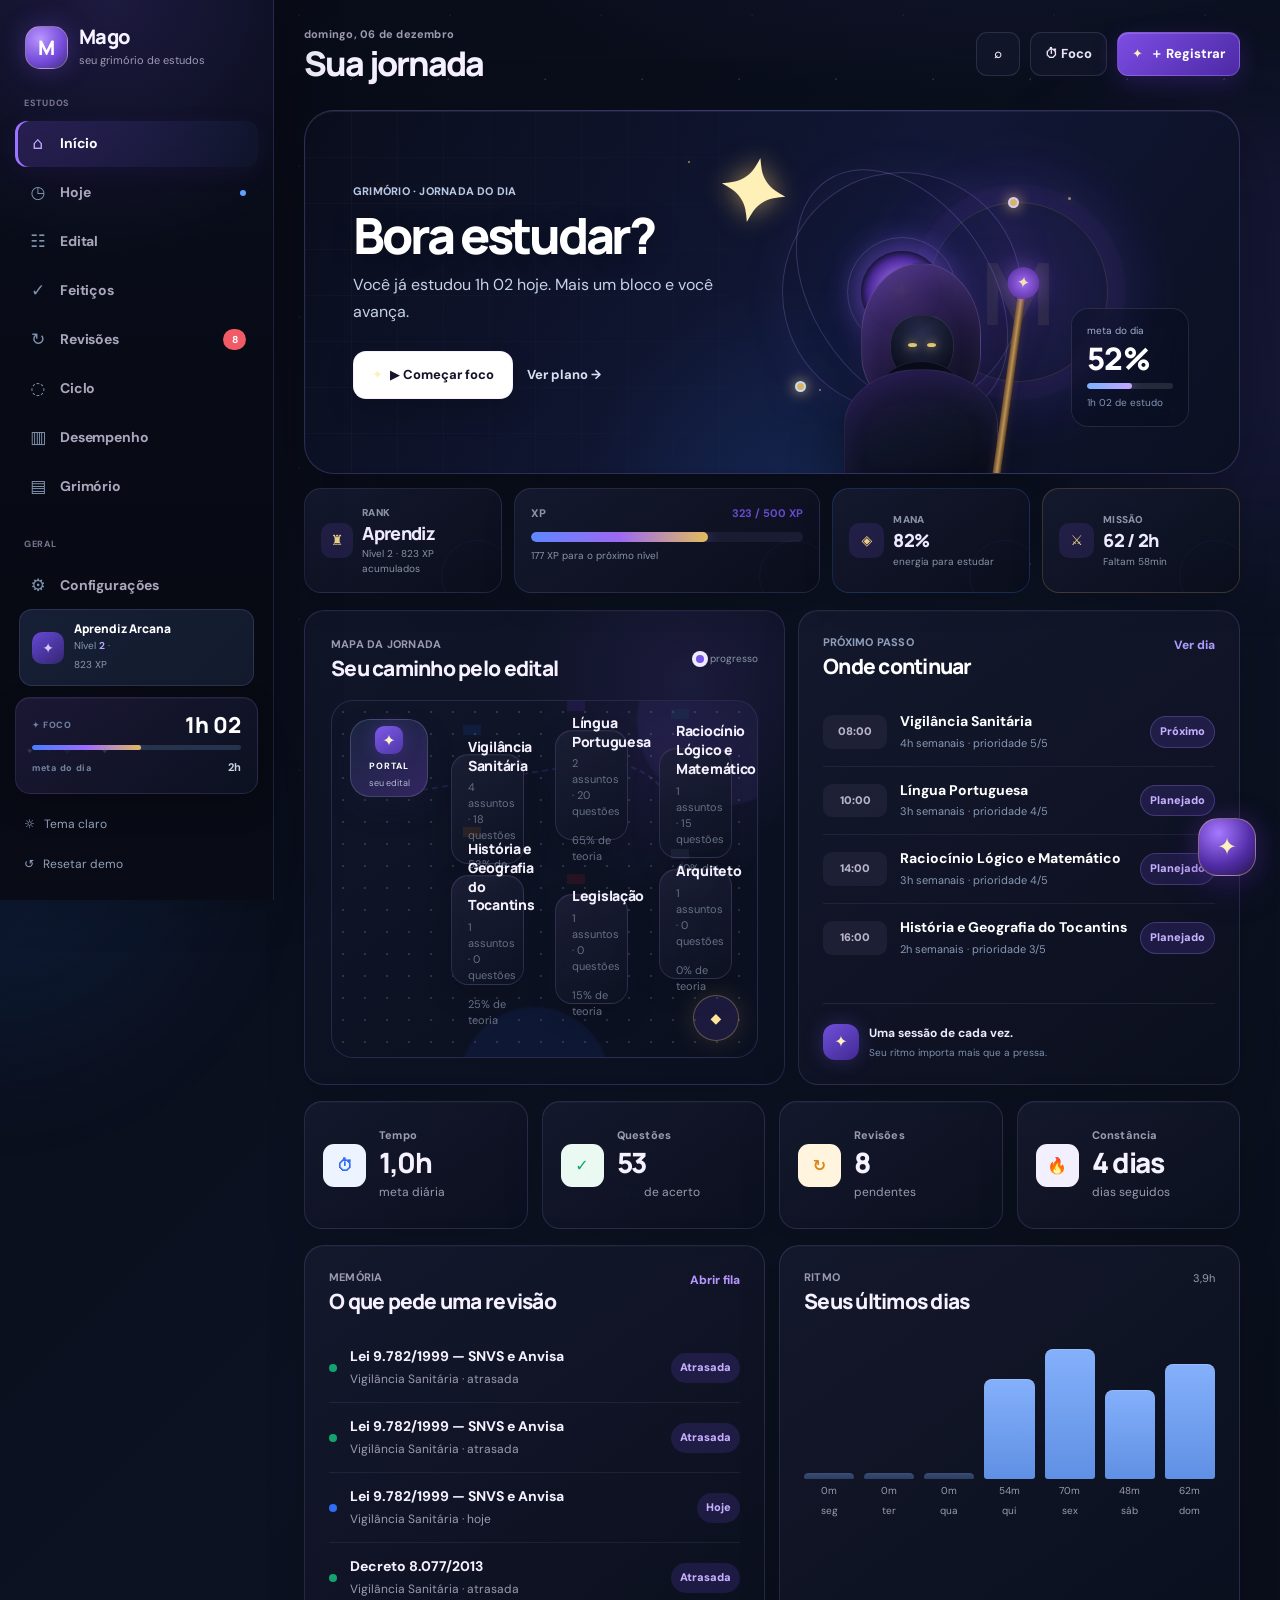
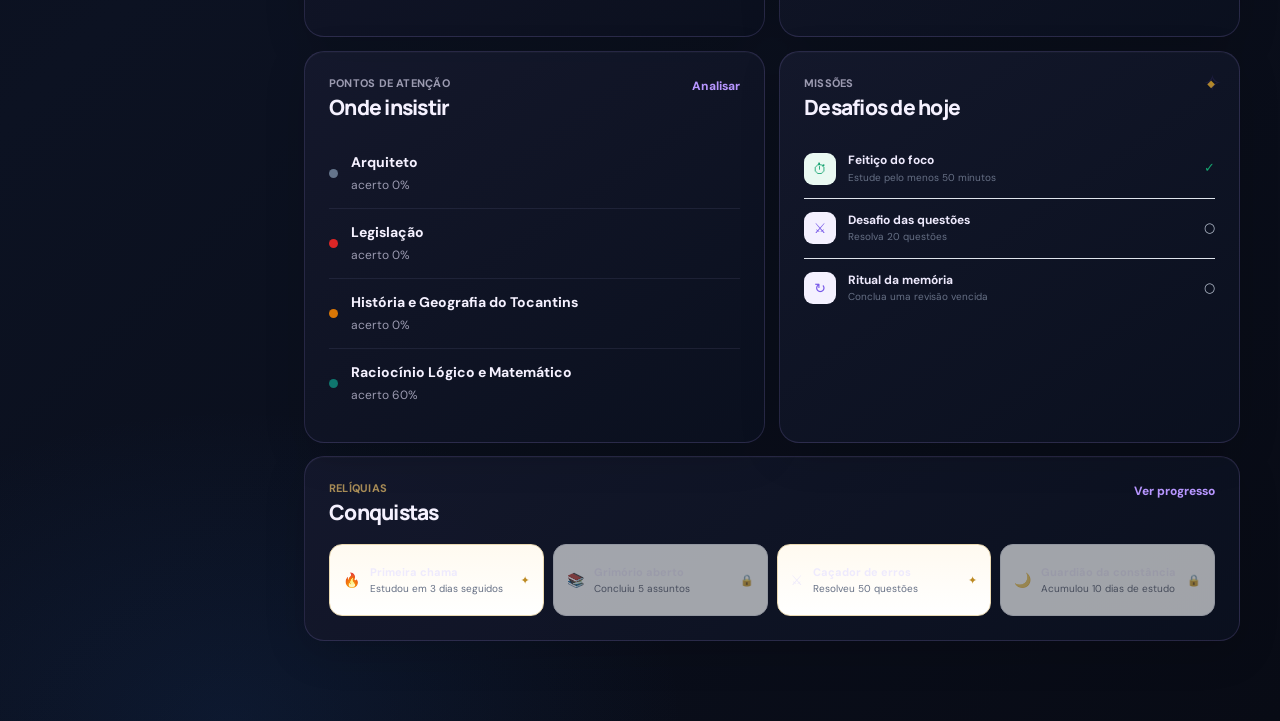
==== commit 206dd2e7: "fix: wire settings navigation to existing modal handler" ====
--- a/index.html
+++ b/index.html
@@ -28,7 +28,7 @@
       <button class="nav-item" data-view="diary"><span>▤</span><b>Grimório</b></button>
 
       <div class="nav-group-title lower">GERAL</div>
-      <button class="nav-item" data-action="open-settings"><span>⚙</span><b>Configurações</b></button>
+      <button class="nav-item" data-action="settings"><span>⚙</span><b>Configurações</b></button>
     </nav>
 
     <div class="sidebar-footer">
--- a/styles.css
+++ b/styles.css
@@ -2158,3 +2158,15 @@
 @media(prefers-reduced-motion:reduce){
   *,*:before,*:after{animation-duration:.01ms!important;animation-iteration-count:1!important;transition-duration:.01ms!important}
 }
+
+/* Persona visual do Mago — ilustração CSS leve, sem asset externo */
+.mage-portrait{position:absolute;right:25%;bottom:-5px;width:170px;height:230px;z-index:3;filter:drop-shadow(0 18px 30px rgba(0,0,0,.35));opacity:.95;}
+.mage-hood{position:absolute;left:25px;top:15px;width:120px;height:145px;border-radius:58% 58% 44% 44%;background:linear-gradient(145deg,#493080,#1a1532 68%,#0a0d19);border:1px solid rgba(202,177,255,.22);box-shadow:inset 0 10px 22px rgba(175,132,255,.12),0 0 35px rgba(119,76,226,.18)}
+.mage-hood:after{content:"";position:absolute;left:17px;right:17px;bottom:-16px;height:60px;border-radius:50%;background:#080b16;border:1px solid rgba(181,151,242,.12)}
+.mage-face{position:absolute;left:28px;top:51px;width:64px;height:67px;border-radius:45% 45% 52% 52%;background:radial-gradient(circle at 50% 30%,#29304d,#0b0e1b 72%);border:1px solid rgba(225,211,255,.12);overflow:hidden}
+.mage-face i{position:absolute;top:27px;width:9px;height:4px;border-radius:50%;background:#e8cf76;box-shadow:0 0 10px #d7b858}.mage-face i:first-child{left:17px}.mage-face i:last-child{right:17px}
+.mage-robe{position:absolute;left:8px;bottom:-3px;width:154px;height:112px;border-radius:72% 72% 12px 12px;background:linear-gradient(160deg,#241948,#101427 55%,#080b15);border:1px solid rgba(170,145,239,.15);box-shadow:inset 0 8px 25px rgba(127,82,232,.12)}
+.mage-staff{position:absolute;right:8px;top:24px;width:8px;height:220px;border-radius:99px;background:linear-gradient(90deg,#6e4b2d,#c39a56,#56391f);transform:rotate(8deg);transform-origin:bottom;box-shadow:0 0 9px rgba(205,161,81,.15)}
+.mage-staff b{position:absolute;top:-7px;left:-12px;width:32px;height:32px;border-radius:50%;display:grid;place-items:center;color:#fff0ae;background:radial-gradient(circle,#a86fff,#4c278f);box-shadow:0 0 24px rgba(161,104,255,.6)}
+@media(max-width:900px){.mage-portrait{right:17%;transform:scale(.78);transform-origin:bottom right;opacity:.72}}
+@media(max-width:620px){.mage-portrait{right:-4px;bottom:38px;transform:scale(.62);opacity:.48}.mage-hero:after{right:-25px;top:190px}}
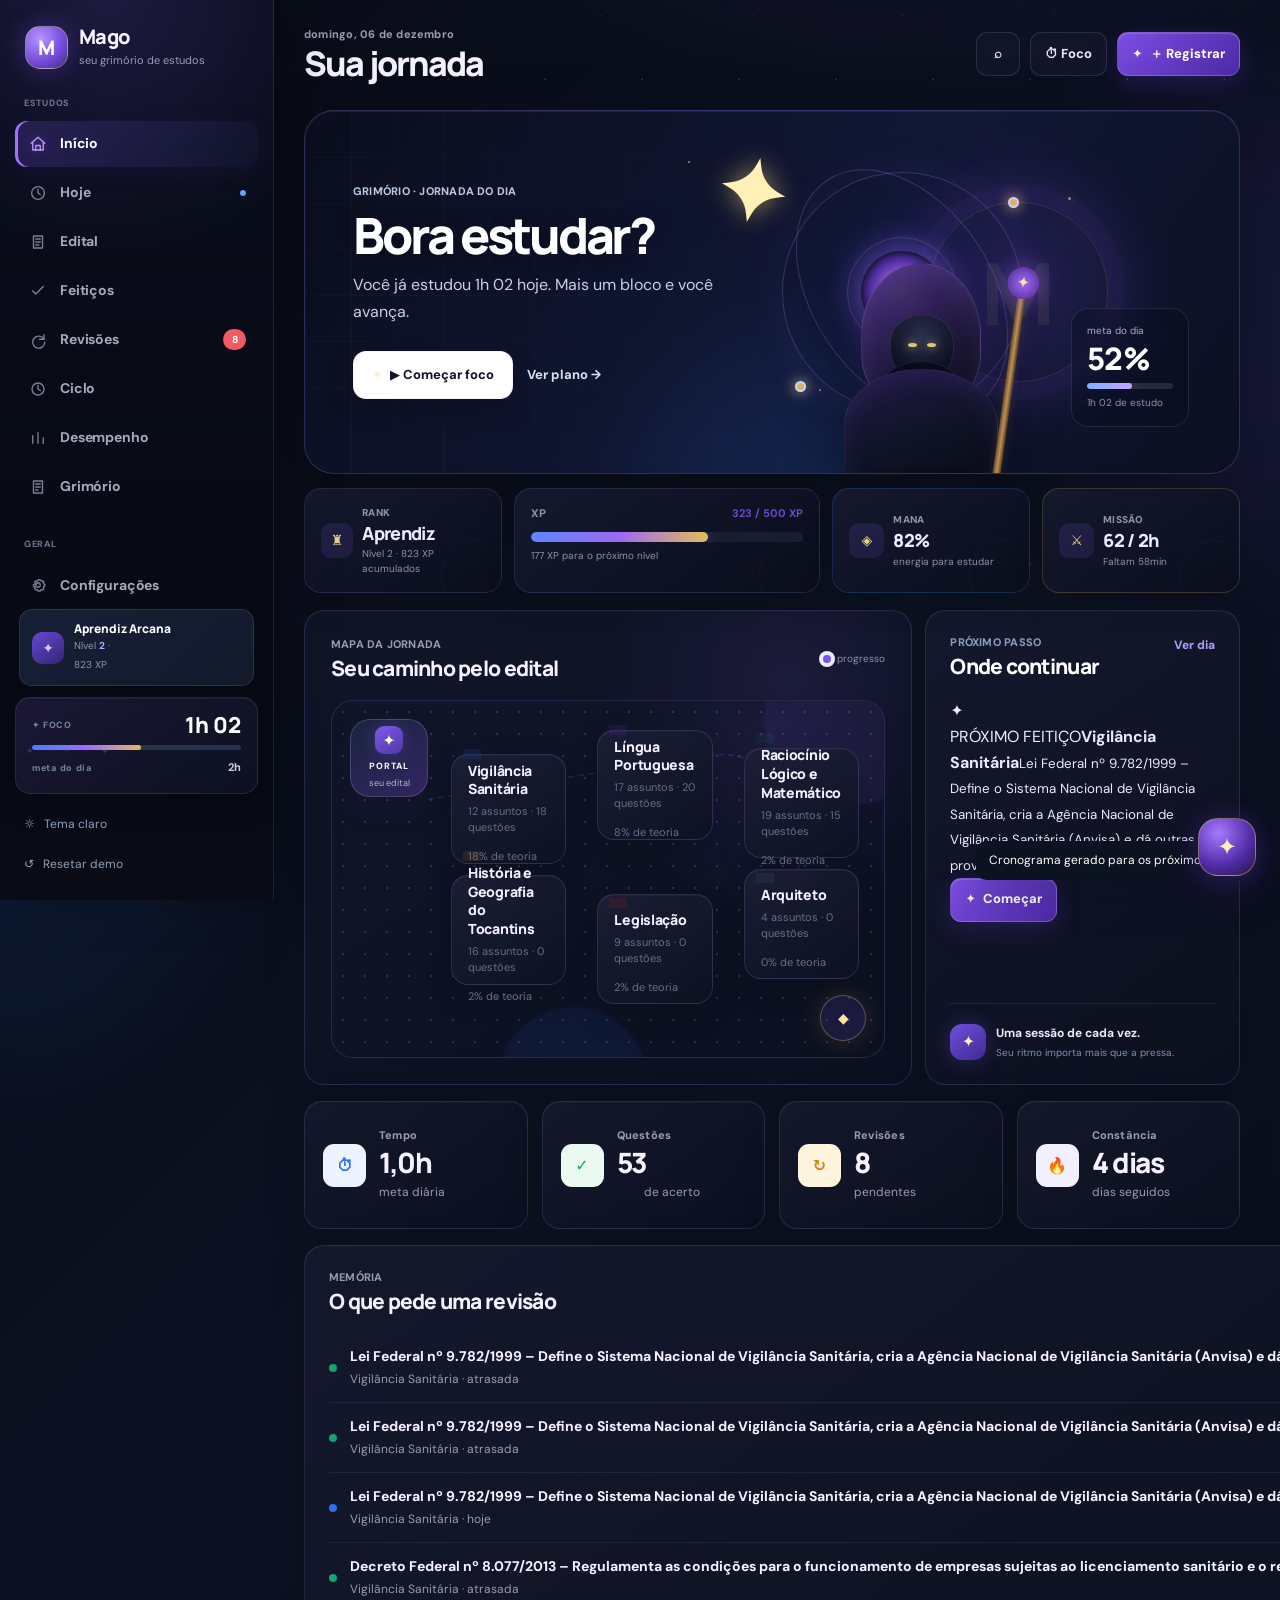
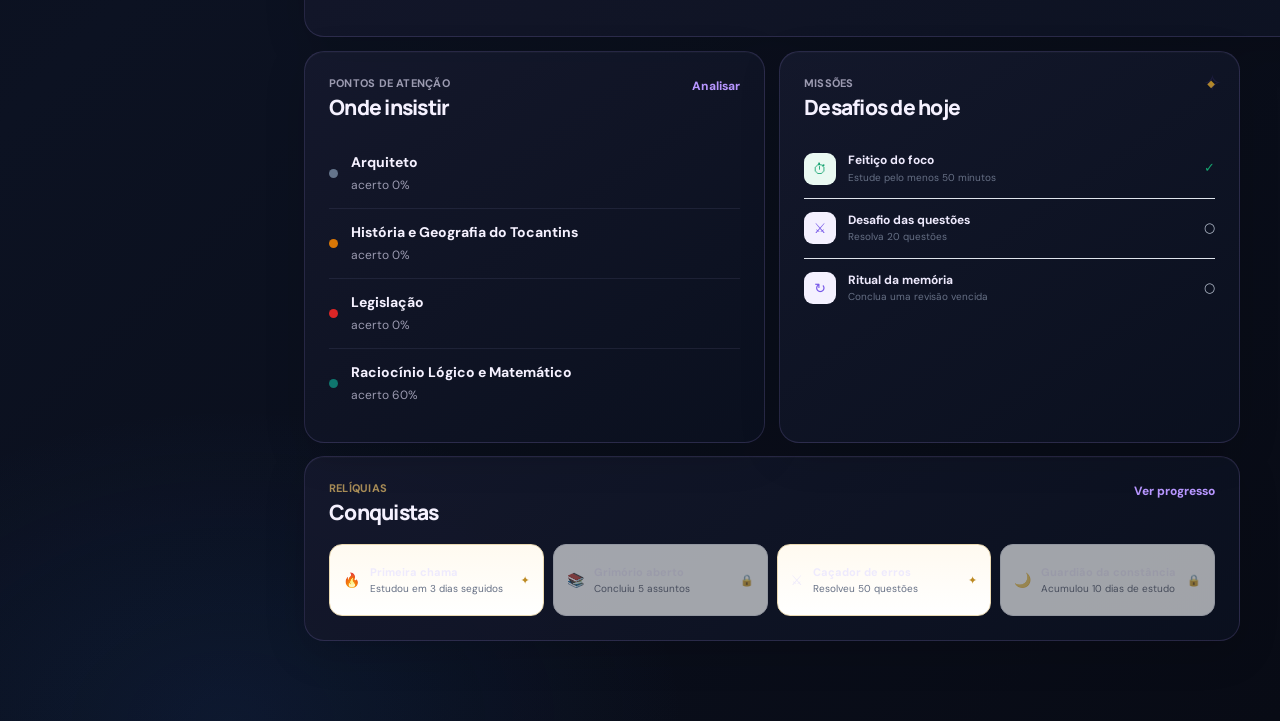
==== commit f5947bcc: "feat: add real schedule, subject manager and backup controls" ====
--- a/index.html
+++ b/index.html
@@ -184,7 +184,7 @@
     </section>
 
     <section class="page" id="todayPage">
-      <div class="page-header"><div><span class="eyebrow">PLANO DO DIA</span><p>Escolha o próximo bloco e comece.</p></div><button class="primary-btn" data-action="focus">▶ Começar</button></div>
+      <div class="page-header"><div><span class="eyebrow">PLANO DO DIA</span><p>Escolha o próximo bloco e comece. O Mago deixa uma única próxima ação visível para reduzir decisões.</p></div><div class="button-row"><button class="outline-btn" data-action="schedule">✦ Cronograma</button><button class="primary-btn" data-action="focus">▶ Começar</button></div></div>
 
       <div class="today-top-grid">
         <section class="card goal-card">
@@ -244,11 +244,11 @@
     <section class="page" id="cyclePage">
       <div class="page-header"><div><span class="eyebrow">CICLO DE ESTUDOS</span><p>Distribua suas horas entre as matérias.</p></div><div class="button-row"><button class="outline-btn" data-action="auto-cycle">✦ Auto-organizar</button><button class="primary-btn" data-action="cycle">＋ Matéria</button></div></div>
       <div class="cycle-overview card"><div><span class="eyebrow">HORAS</span><strong id="cycleHours">0h</strong><small>no ciclo</small></div><div><span class="eyebrow">ESTUDADO</span><strong id="cycleStudied">0h</strong><small>últimos 7 dias</small></div><div><span class="eyebrow">EDITAL</span><strong id="cycleCoverage">0%</strong><small>da semana</small></div></div>
-      <section class="card"><div class="section-head"><div><span class="eyebrow">DISTRIBUIÇÃO</span><h3>Matérias</h3></div></div><div id="cycleList"></div></section>
+      <section class="card"><div class="section-head"><div><span class="eyebrow">DISTRIBUIÇÃO</span><h3>Matérias no ciclo</h3></div></div><div id="cycleList"></div></section><section class="card"><div class="section-head"><div><span class="eyebrow">GRIMÓRIO</span><h3>Gerenciar matérias</h3></div><button class="primary-btn" data-action="subject">＋ Nova matéria</button></div><div id="subjectManager"></div></section>
     </section>
 
     <section class="page" id="performancePage">
-      <div class="page-header"><div><span class="eyebrow">ANÁLISE</span><p>Veja onde seu tempo e seus acertos estão.</p></div><button class="outline-btn" data-action="export">⇧ Exportar dados</button></div>
+      <div class="page-header"><div><span class="eyebrow">ANÁLISE</span><p>Veja onde seu tempo, seus acertos e sua constância estão.</p></div><div class="button-row"><button class="outline-btn" data-action="restore">⇩ Restaurar backup</button><input id="restoreInput" type="file" accept="application/json,.json" hidden><button class="outline-btn" data-action="export">⇧ Exportar dados</button></div></div>
       <div class="analytics-grid">
         <section class="card"><div class="section-head"><div><span class="eyebrow">TEMPO</span><h3>Tempo por matéria</h3></div></div><div id="timeBySubject"></div></section>
         <section class="card"><div class="section-head"><div><span class="eyebrow">COBERTURA</span><h3>Cobertura do edital</h3></div></div><div id="coverageBySubject"></div></section>
@@ -297,5 +297,6 @@
 </div>
 <script src="app.js"></script>
 <script src="mage-ui.js"></script>
+<script src="mago-enhanced.js"></script>
 </body>
 </html>
--- a/styles.css
+++ b/styles.css
@@ -2170,3 +2170,9 @@
 .mage-staff b{position:absolute;top:-7px;left:-12px;width:32px;height:32px;border-radius:50%;display:grid;place-items:center;color:#fff0ae;background:radial-gradient(circle,#a86fff,#4c278f);box-shadow:0 0 24px rgba(161,104,255,.6)}
 @media(max-width:900px){.mage-portrait{right:17%;transform:scale(.78);transform-origin:bottom right;opacity:.72}}
 @media(max-width:620px){.mage-portrait{right:-4px;bottom:38px;transform:scale(.62);opacity:.48}.mage-hero:after{right:-25px;top:190px}}
+
+/* Navegação: ícones vetoriais uniformes */
+.nav-item>span{width:22px;height:22px;display:grid;place-items:center;flex:0 0 22px;color:#817e98}
+.nav-item .arcane-icon{width:18px;height:18px;display:block}
+.nav-item.active .arcane-icon{color:#b99aff;filter:drop-shadow(0 0 5px rgba(139,92,246,.35))}
+.nav-item:hover .arcane-icon{color:#c9b4ff}
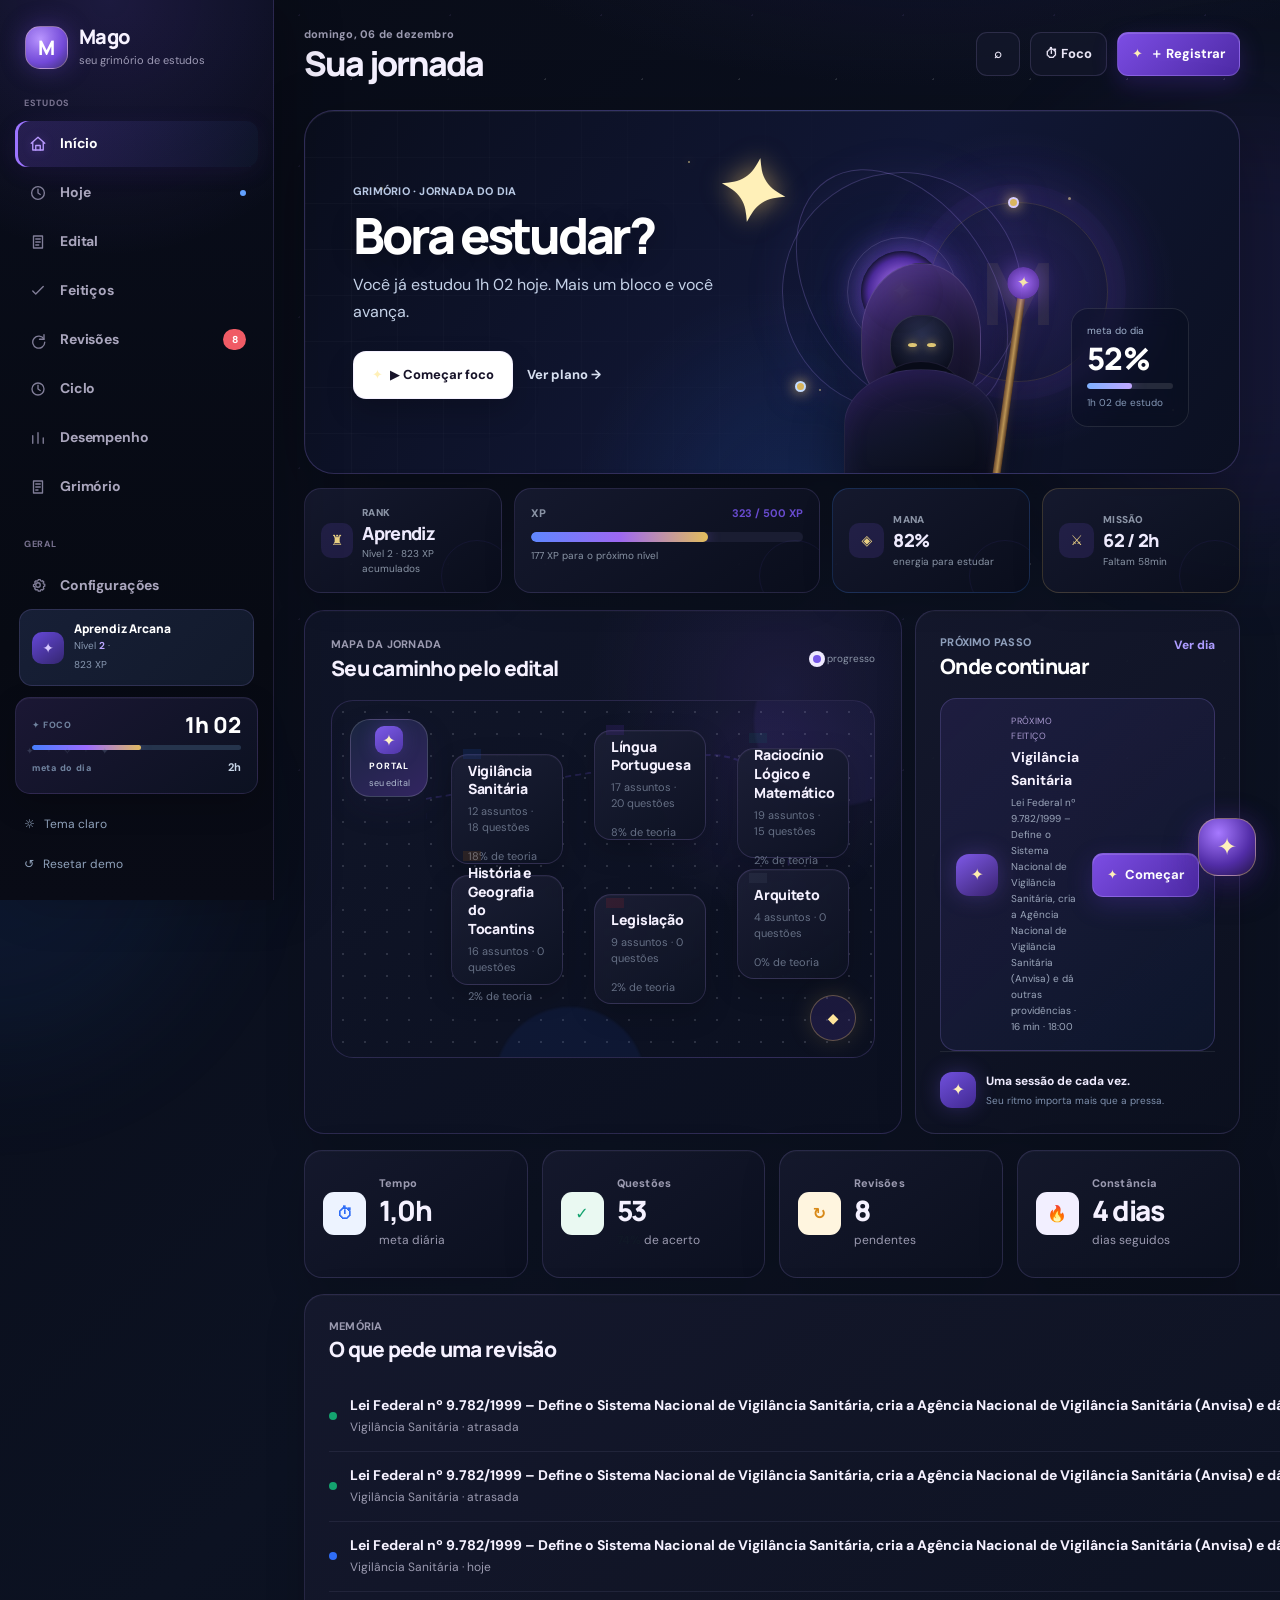
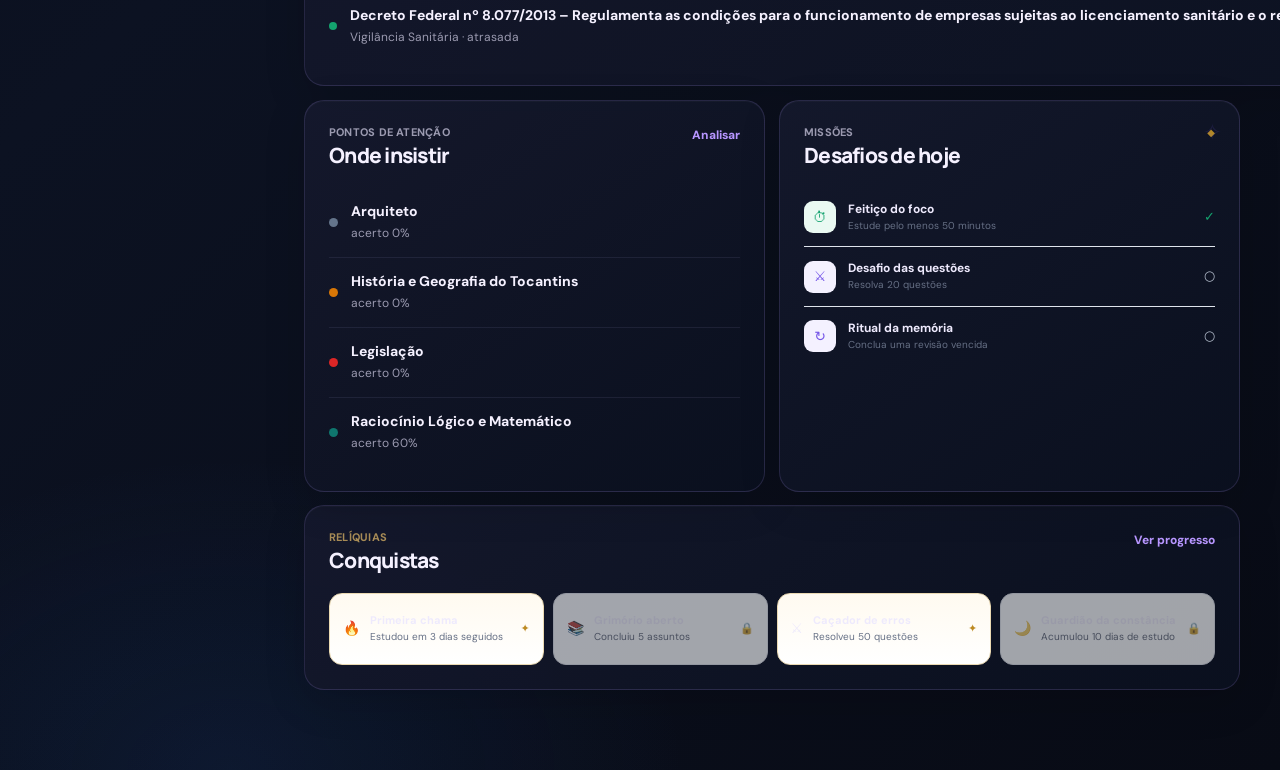
==== commit 8e3778f7: "feat: add study session history panel" ====
--- a/index.html
+++ b/index.html
@@ -253,7 +253,7 @@
         <section class="card"><div class="section-head"><div><span class="eyebrow">TEMPO</span><h3>Tempo por matéria</h3></div></div><div id="timeBySubject"></div></section>
         <section class="card"><div class="section-head"><div><span class="eyebrow">COBERTURA</span><h3>Cobertura do edital</h3></div></div><div id="coverageBySubject"></div></section>
       </div>
-      <section class="card"><div class="section-head"><div><span class="eyebrow">RESUMO</span><h3>Visão por matéria</h3></div></div><div class="table-wrap"><table class="data-table"><thead><tr><th>Matéria</th><th>Teoria</th><th>Questões</th><th>Acerto</th><th>Tempo</th><th>Prioridade</th></tr></thead><tbody id="performanceTable"></tbody></table></div></section>
+      <section class="card"><div class="section-head"><div><span class="eyebrow">RESUMO</span><h3>Visão por matéria</h3></div></div><div class="table-wrap"><table class="data-table"><thead><tr><th>Matéria</th><th>Teoria</th><th>Questões</th><th>Acerto</th><th>Tempo</th><th>Prioridade</th></tr></thead><tbody id="performanceTable"></tbody></table></div></section><section class="card"><div class="section-head"><div><span class="eyebrow">HISTÓRICO DE ESTUDO</span><h3>Seus últimos registros</h3></div><span class="section-note">edite quando precisar</span></div><div id="studyHistory"></div></section>
     </section>
 
     <section class="page" id="diaryPage">
--- a/styles.css
+++ b/styles.css
@@ -2176,3 +2176,63 @@
 .nav-item .arcane-icon{width:18px;height:18px;display:block}
 .nav-item.active .arcane-icon{color:#b99aff;filter:drop-shadow(0 0 5px rgba(139,92,246,.35))}
 .nav-item:hover .arcane-icon{color:#c9b4ff}
+
+/* ===== Mago v5 — produtividade e TDAH ===== */
+.button-row{display:flex;gap:9px;align-items:center;flex-wrap:wrap}
+.next-spell{display:flex;align-items:center;gap:13px;padding:15px;border:1px solid rgba(165,135,245,.22);border-radius:16px;background:linear-gradient(135deg,rgba(100,66,190,.15),rgba(35,85,165,.08))}
+.next-spell-rune{width:42px;height:42px;display:grid;place-items:center;flex:0 0 42px;border-radius:13px;color:#ffedaf;background:linear-gradient(145deg,#7e59e7,#38226f);box-shadow:0 0 22px rgba(139,92,246,.28)}
+.next-spell div{min-width:0;flex:1}
+.next-spell div>span{display:block;font-size:9px;letter-spacing:.05em;color:#a99ad0}
+.next-spell strong{display:block;font-size:14px;margin-top:3px;color:#f6f2ff}
+.next-spell small{display:block;font-size:10px;margin-top:4px;color:#9ca7bb}
+.schedule-card{overflow:hidden}
+.schedule-day{padding:4px 0 12px;border-bottom:1px solid rgba(150,137,191,.12)}
+.schedule-day:last-child{border-bottom:0;padding-bottom:0}
+.schedule-day-head{display:flex;justify-content:space-between;gap:10px;align-items:end;padding:7px 0 9px}
+.schedule-day-head strong{display:block;font-size:13px;text-transform:capitalize}
+.schedule-day-head span{display:block;color:#8f8da5;font-size:10px;margin-top:2px}
+.schedule-day-head>b{font-size:12px;color:#c1a6ff}
+.schedule-item{display:grid;grid-template-columns:58px minmax(0,1fr) auto auto;gap:10px;align-items:center;padding:10px 0}
+.schedule-item.done{opacity:.67}
+.schedule-time{font-weight:800;color:#b997ff;font-size:11px}
+.schedule-main strong{display:block;font-size:12px}
+.schedule-main small{display:block;color:#8f8da5;font-size:10px;line-height:1.45;margin-top:2px}
+.schedule-state{font-size:9px;color:#aaa5b7;white-space:nowrap}
+.schedule-actions{display:flex;gap:5px}
+.schedule-actions button,.review-ratings button,.session-actions button,.subject-manage-row button{border:1px solid rgba(154,137,204,.16);background:rgba(31,34,53,.72);color:#bfaeff;border-radius:8px;padding:6px 8px;font-size:9px}
+.schedule-actions button:hover,.review-ratings button:hover,.session-actions button:hover,.subject-manage-row button:hover{border-color:rgba(182,147,255,.4)}
+.schedule-empty{padding:18px 0;color:#89879b;font-size:11px}
+.enhanced-session{grid-template-columns:auto minmax(0,1fr) auto auto}
+.session-actions{display:flex;gap:5px}
+.subject-manage-row{display:grid;grid-template-columns:10px minmax(0,1fr) auto auto;align-items:center;gap:10px;padding:12px 0;border-bottom:1px solid rgba(150,137,191,.12)}
+.subject-manage-row:last-child{border-bottom:0}
+.subject-manage-row .subject-color{width:9px;height:9px;border-radius:50%}
+.subject-manage-row strong{display:block;font-size:12px}
+.subject-manage-row small{display:block;font-size:10px;color:#8f8da5;margin-top:2px}
+.day-picker{margin-top:14px}
+.day-grid{display:grid;grid-template-columns:repeat(7,1fr);gap:6px}
+.day-grid label{position:relative}
+.day-grid input{position:absolute;opacity:0}
+.day-grid span{display:grid;place-items:center;min-height:40px;border:1px solid rgba(154,137,204,.16);border-radius:10px;background:rgba(28,31,50,.65);font-size:10px;color:#9b98ab}
+.day-grid input:checked+span{background:rgba(121,80,216,.2);border-color:rgba(172,139,255,.38);color:#d3c2ff;box-shadow:0 0 14px rgba(128,82,224,.12)}
+.settings-tdah{margin-top:14px;padding:14px;border:1px solid rgba(166,140,238,.18);border-radius:13px;background:rgba(96,64,177,.09)}
+.settings-tdah strong{display:block;font-size:12px;color:#e8ddff}
+.settings-tdah label{display:flex;gap:8px;align-items:center;font-size:11px;color:#b2afc1;margin-top:7px}
+.settings-tdah p{margin:6px 0 0;color:#89879b;font-size:10px}
+.focus-hint{margin-top:12px;padding:11px 12px;border-radius:11px;background:rgba(109,74,210,.08);border:1px solid rgba(155,127,236,.12);font-size:10px;line-height:1.55;color:#aaa4ba}
+.review-ratings{display:flex;gap:5px;flex-wrap:wrap;justify-content:flex-end}
+@media(max-width:760px){
+  .schedule-item{grid-template-columns:52px minmax(0,1fr);align-items:start}
+  .schedule-state{grid-column:2}
+  .schedule-actions{grid-column:2}
+  .enhanced-session{grid-template-columns:54px minmax(0,1fr);align-items:start}
+  .enhanced-session>strong{grid-column:2}
+  .session-actions{grid-column:2}
+  .review-ratings{justify-content:flex-start;margin-top:8px}
+  .day-grid{grid-template-columns:repeat(4,1fr)}
+}
+@media(max-width:430px){
+  .day-grid{grid-template-columns:repeat(2,1fr)}
+  .next-spell{align-items:flex-start;flex-wrap:wrap}
+  .next-spell .primary-btn{width:100%}
+}
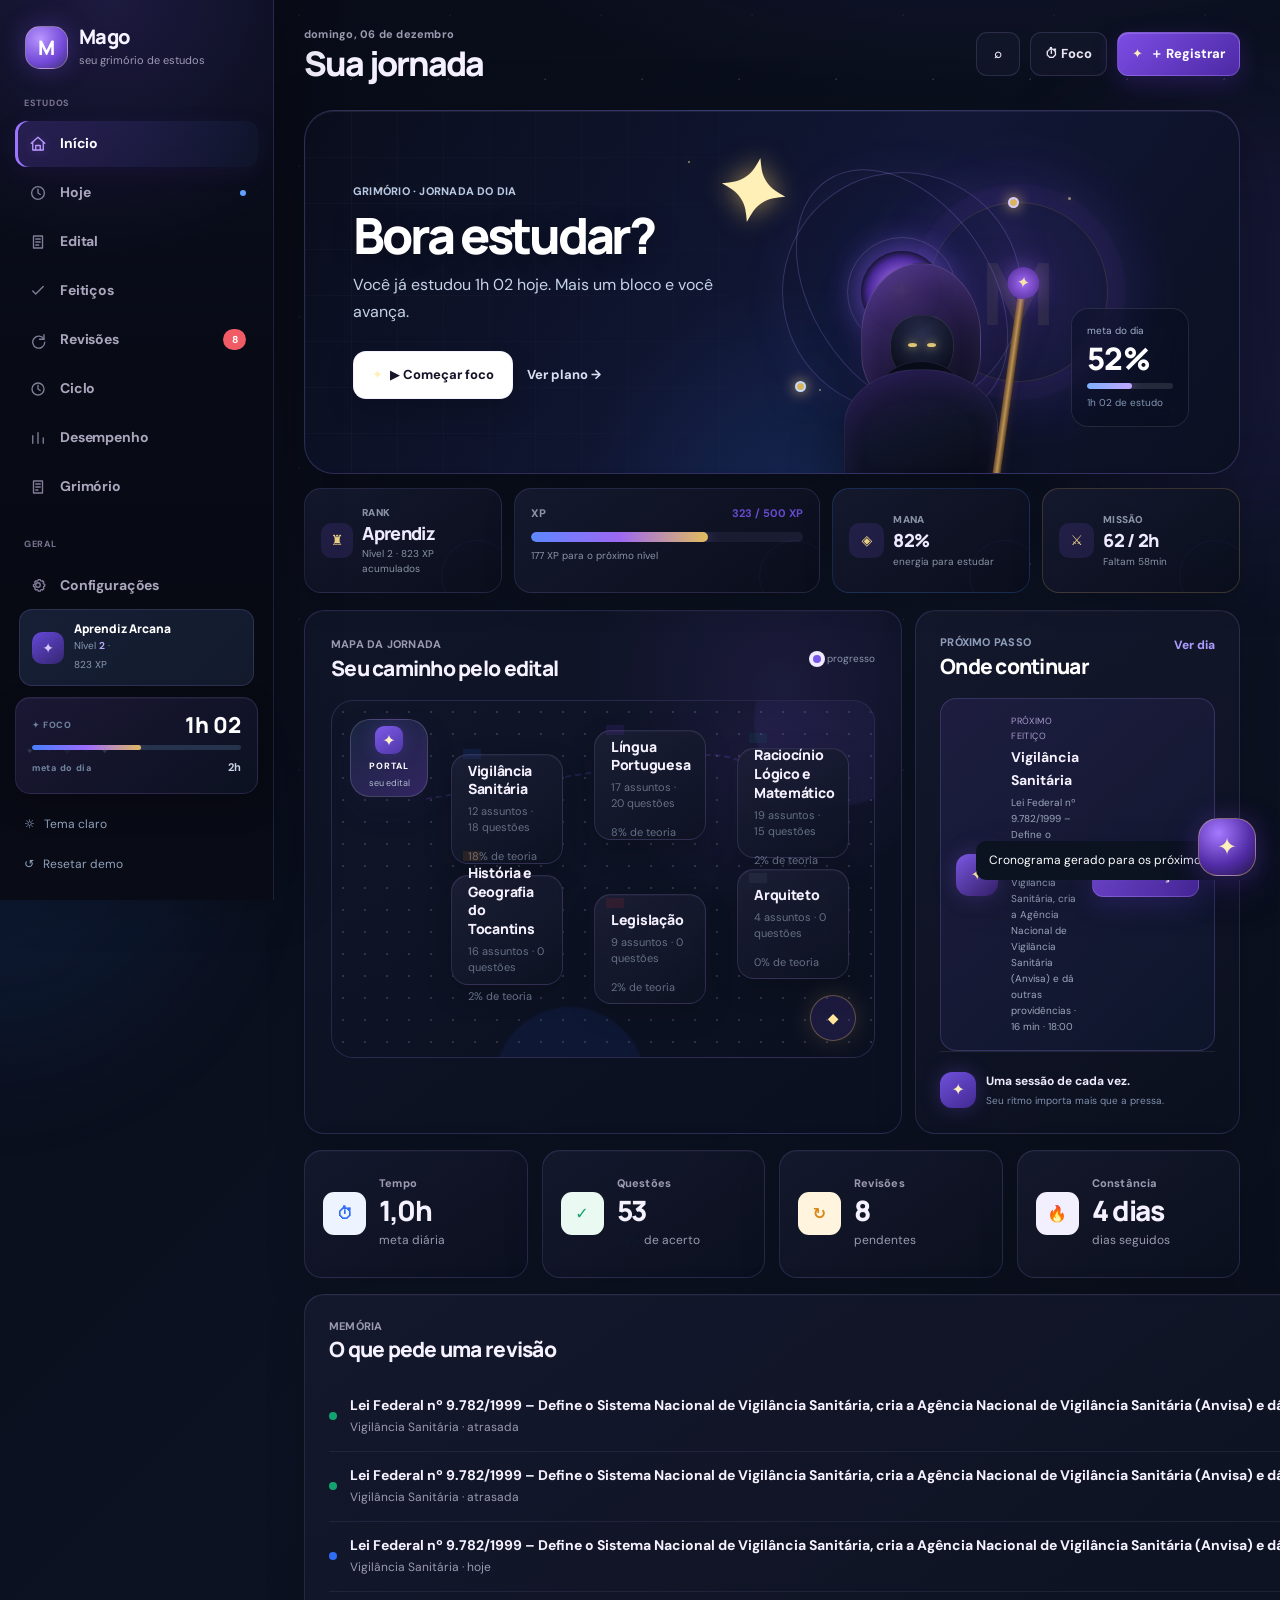
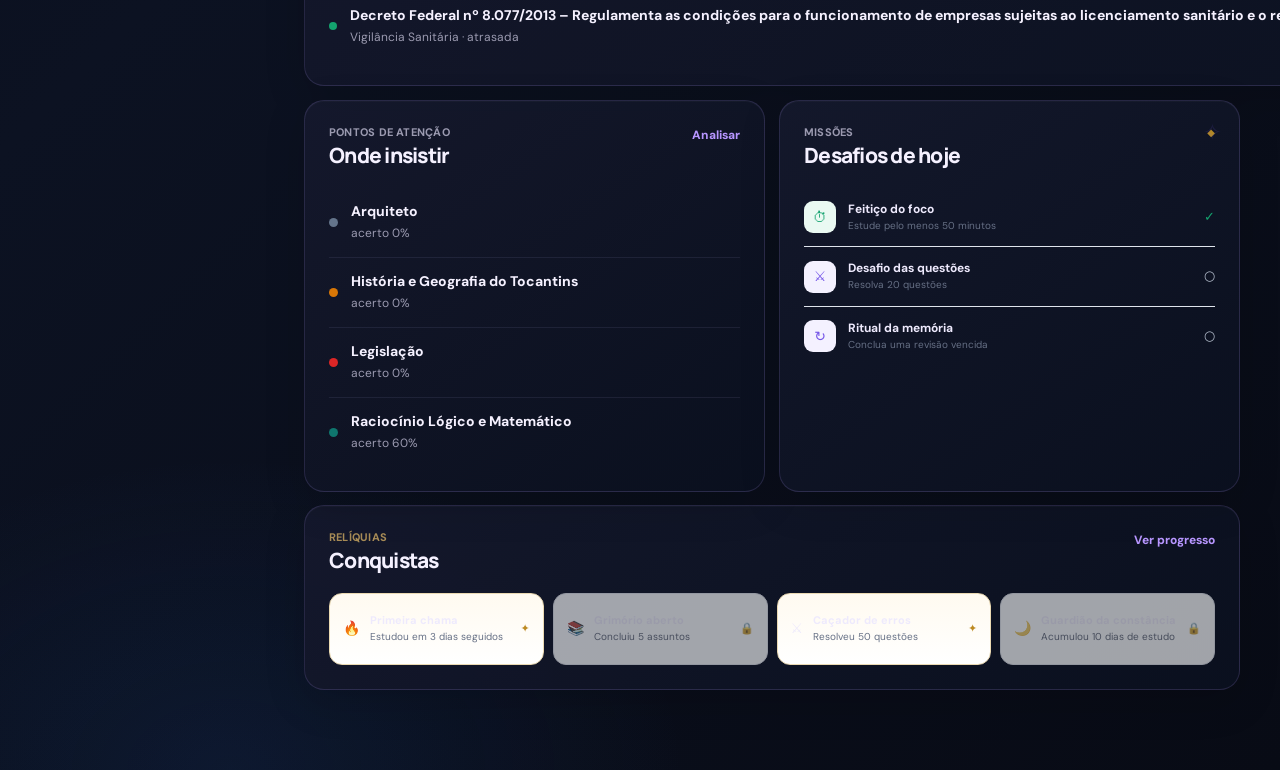
==== commit f2851eaa: "fix: add visible schedule board to today" ====
--- a/index.html
+++ b/index.html
@@ -203,6 +203,10 @@
         </section>
       </div>
 
+      <section class="card schedule-card">
+        <div class="section-head"><div><span class="eyebrow">CRONOGRAMA REAL</span><h3>Seus próximos blocos</h3></div><span class="section-note">uma tarefa por vez</span></div>
+        <div id="scheduleBoard"></div>
+      </section>
       <section class="card">
         <div class="section-head"><div><span class="eyebrow">CICLO</span><h3>Plano de hoje</h3></div><button class="text-btn" data-view-target="cycle">Ajustar ciclo</button></div>
         <div id="todayPlan"></div>
--- a/styles.css
+++ b/styles.css
@@ -2236,3 +2236,18 @@
   .next-spell{align-items:flex-start;flex-wrap:wrap}
   .next-spell .primary-btn{width:100%}
 }
+
+.study-history-row{display:grid;grid-template-columns:80px minmax(0,1fr) auto auto auto;gap:10px;align-items:center;padding:11px 0;border-bottom:1px solid rgba(150,137,191,.12)}
+.study-history-row:last-child{border-bottom:0}
+.history-date{font-size:10px;color:#9e9bae}
+.history-main strong{display:block;font-size:12px}
+.history-main small{display:block;font-size:10px;color:#8f8da5;margin-top:2px}
+.study-history-row>b{font-size:11px;color:#c1a6ff}
+.study-history-row button{border:1px solid rgba(154,137,204,.16);background:rgba(31,34,53,.72);color:#bfaeff;border-radius:8px;padding:6px 8px;font-size:9px}
+@media(max-width:620px){
+  .study-history-row{grid-template-columns:62px minmax(0,1fr) auto}
+  .study-history-row>b{grid-column:3;grid-row:1}
+  .study-history-row button{grid-row:2}
+  .study-history-row button:first-of-type{grid-column:2}
+  .study-history-row button:last-of-type{grid-column:3}
+}
